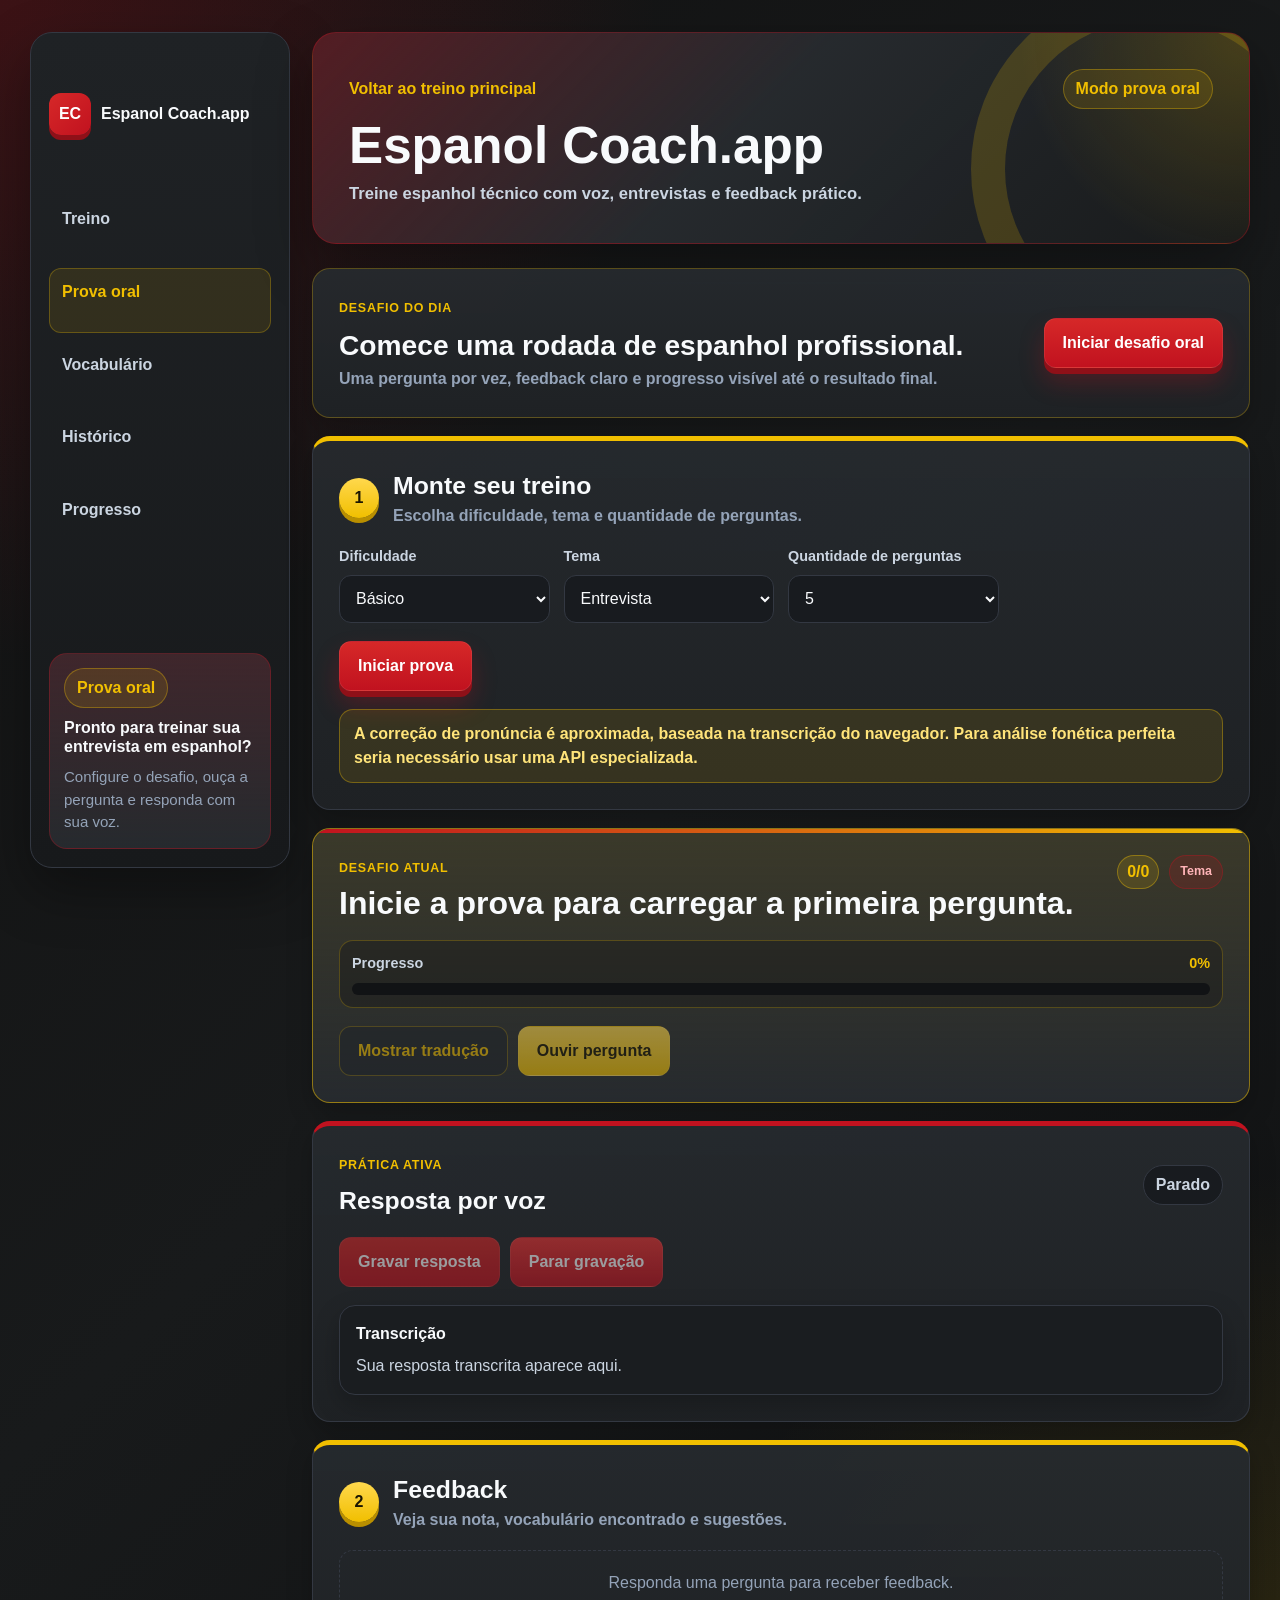
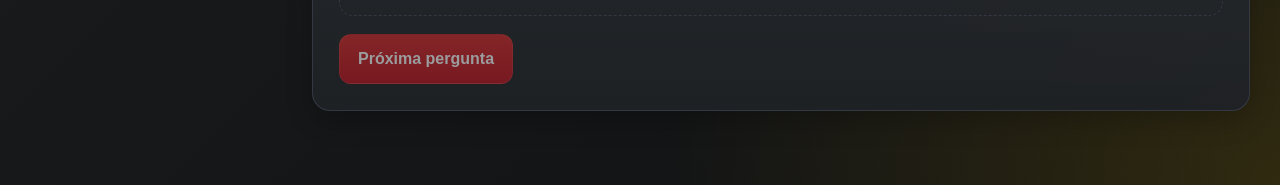
==== prova.html @ ca01409b "Primeiro commit, estrutura basica do app - versao 1" ====
<!DOCTYPE html>
<html lang="pt-BR">
<head>
  <meta charset="UTF-8">
  <meta name="viewport" content="width=device-width, initial-scale=1.0">
  <title>Prova oral - Espanol Coach.app</title>
  <link rel="stylesheet" href="css/style.css">
  <link rel="stylesheet" href="css/prova.css">
</head>
<body>
  <main class="page oral-page">
    <aside class="coach-sidebar" aria-label="Navega&ccedil;&atilde;o do treino">
      <a class="brand-lockup" href="index.html" aria-label="Espanol Coach.app">
        <span class="brand-mark">EC</span>
        <span>Espanol Coach.app</span>
      </a>
      <nav class="coach-nav">
        <a href="index.html">Treino</a>
        <a class="active" href="prova.html">Prova oral</a>
        <a href="#questionArea">Vocabul&aacute;rio</a>
        <a href="#resultArea">Hist&oacute;rico</a>
        <a href="#feedbackArea">Progresso</a>
      </nav>
      <div class="sidebar-card">
        <span class="mode-badge">Prova oral</span>
        <strong>Pronto para treinar sua entrevista em espanhol?</strong>
        <p>Configure o desafio, ou&ccedil;a a pergunta e responda com sua voz.</p>
      </div>
    </aside>

    <div class="coach-workspace">
      <header class="app-header">
        <div class="header-topline">
          <a class="back-link" href="index.html">Voltar ao treino principal</a>
          <span class="mode-badge">Modo prova oral</span>
        </div>
        <h1>Espanol Coach.app</h1>
        <p class="intro">Treine espanhol t&eacute;cnico com voz, entrevistas e feedback pr&aacute;tico.</p>
      </header>

      <section class="challenge-banner panel" aria-label="Convite para treinar">
        <div>
          <span class="section-label">Desafio do dia</span>
          <h2>Comece uma rodada de espanhol profissional.</h2>
          <p>Uma pergunta por vez, feedback claro e progresso vis&iacute;vel at&eacute; o resultado final.</p>
        </div>
        <a class="button-link" href="#startExamButton">Iniciar desafio oral</a>
      </section>

      <section class="exam-config panel" aria-label="Configura&ccedil;&atilde;o da prova oral">
        <div class="panel-title">
          <span class="step-badge">1</span>
          <div>
            <h2>Monte seu treino</h2>
            <p>Escolha dificuldade, tema e quantidade de perguntas.</p>
          </div>
        </div>

        <div class="config-grid">
          <div>
            <label for="examDifficulty">Dificuldade</label>
            <select id="examDifficulty">
              <option value="basico">B&aacute;sico</option>
              <option value="intermediario">Intermedi&aacute;rio</option>
              <option value="avancado">Avan&ccedil;ado</option>
            </select>
          </div>
          <div>
            <label for="examTheme">Tema</label>
            <select id="examTheme">
              <option value="entrevista">Entrevista</option>
              <option value="suporte">Suporte t&eacute;cnico</option>
              <option value="desenvolvimento">Desenvolvimento web</option>
              <option value="financeiro">Sistema financeiro</option>
              <option value="fiserv">Fintech / Fiserv</option>
              <option value="reuniao">Reuni&atilde;o</option>
              <option value="comunicacao">Comunica&ccedil;&atilde;o profissional</option>
              <option value="misturado">Misturado</option>
            </select>
          </div>
          <div>
            <label for="examCount">Quantidade de perguntas</label>
            <select id="examCount">
              <option value="5">5</option>
              <option value="10">10</option>
              <option value="15">15</option>
              <option value="20">20</option>
            </select>
          </div>
        </div>

        <div class="actions">
          <button id="startExamButton" type="button">Iniciar prova</button>
        </div>

        <p class="notice">A corre&ccedil;&atilde;o de pron&uacute;ncia &eacute; aproximada, baseada na transcri&ccedil;&atilde;o do navegador. Para an&aacute;lise fon&eacute;tica perfeita seria necess&aacute;rio usar uma API especializada.</p>
        <p id="supportWarning" class="message" role="status"></p>
      </section>

      <section id="questionArea" class="question-area panel" aria-live="polite">
        <div class="question-header">
          <div>
            <span class="section-label">Desafio atual</span>
            <h2 id="questionText">Inicie a prova para carregar a primeira pergunta.</h2>
          </div>
          <div class="question-badges">
            <span id="questionCounter" class="badge">0/0</span>
            <span id="questionTheme" class="tag">Tema</span>
          </div>
        </div>
        <div class="exam-progress" aria-label="Progresso da prova">
          <div class="progress-meta">
            <span>Progresso</span>
            <strong id="examProgressText">0%</strong>
          </div>
          <div class="progress-track">
            <span id="examProgressBar" class="progress-fill"></span>
          </div>
        </div>
        <div id="translationBox" class="translation-box"></div>
        <div class="actions">
          <button id="toggleTranslationButton" class="button-light" type="button" disabled>Mostrar tradu&ccedil;&atilde;o</button>
          <button id="listenQuestionButton" class="button-secondary" type="button" disabled>Ouvir pergunta</button>
        </div>
      </section>

      <section class="record-panel panel">
        <div class="record-header">
          <div>
            <span class="section-label">Pr&aacute;tica ativa</span>
            <h2>Resposta por voz</h2>
          </div>
          <span id="recordingStatus" class="recording-status">Parado</span>
        </div>
        <div class="actions">
          <button id="recordButton" class="record-button" type="button" disabled>Gravar resposta</button>
          <button id="stopRecordButton" class="button-accent" type="button" disabled>Parar grava&ccedil;&atilde;o</button>
        </div>
        <div class="transcript-card">
          <h3>Transcri&ccedil;&atilde;o</h3>
          <p id="transcriptText">Sua resposta transcrita aparece aqui.</p>
        </div>
      </section>

      <section id="feedbackArea" class="feedback-area panel">
        <div class="panel-title">
          <span class="step-badge">2</span>
          <div>
            <h2>Feedback</h2>
            <p>Veja sua nota, vocabul&aacute;rio encontrado e sugest&otilde;es.</p>
          </div>
        </div>
        <div id="feedbackContent" class="feedback-content empty-state">Responda uma pergunta para receber feedback.</div>
        <div class="actions">
          <button id="nextQuestionButton" type="button" disabled>Pr&oacute;xima pergunta</button>
        </div>
      </section>

      <section id="resultArea" class="result-area panel">
        <div class="panel-title">
          <span class="step-badge">3</span>
          <div>
            <h2>Resultado final</h2>
            <p>Resumo da sua sess&atilde;o de treino.</p>
          </div>
        </div>
        <div id="resultContent" class="empty-state">O resultado aparece ao terminar a prova.</div>
      </section>
    </div>
  </main>

  <script>
    window.__spanishOralExamModuleLoaded = false;
    window.addEventListener("error", function (event) {
      if (event.target && event.target.src && event.target.src.includes("js/prova.js")) {
        loadOralExamFallback();
      }
    }, true);

    function loadOralExamFallback() {
      if (window.__spanishOralExamFallbackLoading || window.__spanishOralExamModuleLoaded) {
        return;
      }

      window.__spanishOralExamFallbackLoading = true;
      var script = document.createElement("script");
      script.src = "js/prova.bundle.js";
      document.body.appendChild(script);
    }

    setTimeout(function () {
      if (!window.__spanishOralExamModuleLoaded) {
        loadOralExamFallback();
      }
    }, 800);
  </script>
  <script type="module" src="js/prova.js"></script>
</body>
</html>
---- css/style.css ----
:root {
  --bg: #121212;
  --surface: #1f2225;
  --surface-2: #262a2e;
  --surface-3: #181a1b;
  --player: #202429;
  --text: #f8fafc;
  --muted: #cbd5e1;
  --muted-2: #94a3b8;
  --primary: #c1121f;
  --primary-dark: #8f1018;
  --primary-hover: #d62828;
  --accent: #f1bf00;
  --accent-soft: rgba(241, 191, 0, 0.14);
  --success: #2e7d32;
  --border: #333842;
  --shadow: 0 22px 54px rgba(0, 0, 0, 0.34);
  --shadow-soft: 0 10px 26px rgba(0, 0, 0, 0.22);
  --radius: 18px;
}

* {
  box-sizing: border-box;
}

html {
  scroll-behavior: smooth;
}

body {
  margin: 0;
  min-height: 100vh;
  background:
    radial-gradient(circle at top left, rgba(193, 18, 31, 0.24), transparent 30%),
    radial-gradient(circle at bottom right, rgba(241, 191, 0, 0.14), transparent 28%),
    linear-gradient(135deg, #121212, #181a1b 48%, #101112);
  color: var(--text);
  font-family: Arial, Helvetica, sans-serif;
  line-height: 1.5;
}

.page {
  width: min(1220px, calc(100% - 32px));
  margin: 0 auto;
  padding: 32px 0 56px;
}

header {
  display: grid;
  gap: 10px;
  margin-bottom: 24px;
}

h1,
h2,
h3,
p {
  margin: 0;
}

h1 {
  max-width: 900px;
  color: var(--text);
  font-size: clamp(2rem, 4vw, 3.45rem);
  line-height: 1.04;
  letter-spacing: 0;
}

h2,
h3 {
  color: var(--text);
}

.intro {
  max-width: 820px;
  color: var(--muted);
  font-size: 1.04rem;
}

.panel {
  position: relative;
  overflow: hidden;
  background: linear-gradient(180deg, rgba(38, 42, 46, 0.96), rgba(31, 34, 37, 0.98));
  border: 1px solid var(--border);
  border-radius: var(--radius);
  box-shadow: var(--shadow-soft);
}

.config-panel {
  display: grid;
  gap: 16px;
  padding: 22px;
  margin-bottom: 18px;
}

.config-grid {
  display: grid;
  grid-template-columns: repeat(4, minmax(160px, 1fr));
  gap: 14px;
  align-items: end;
}

.voice-grid {
  display: grid;
  grid-template-columns: minmax(220px, 1fr) minmax(180px, 260px) minmax(180px, 260px);
  gap: 14px;
  align-items: end;
}

label {
  display: block;
  margin-bottom: 7px;
  color: var(--muted);
  font-size: 0.9rem;
  font-weight: 800;
}

select,
textarea,
input[type="text"] {
  width: 100%;
  min-height: 48px;
  border: 1px solid var(--border);
  border-radius: 12px;
  background: #181b1f;
  color: var(--text);
  font: inherit;
  padding: 10px 12px;
  outline: none;
  transition: border-color 0.18s ease, box-shadow 0.18s ease, background 0.18s ease;
}

textarea {
  min-height: 86px;
  resize: vertical;
}

select:focus,
textarea:focus,
input[type="text"]:focus,
input[type="range"]:focus-visible,
button:focus-visible,
.button-link:focus-visible {
  outline: none;
  border-color: var(--accent);
  box-shadow: 0 0 0 4px rgba(241, 191, 0, 0.16);
}

.range-line {
  display: flex;
  align-items: center;
  gap: 12px;
}

input[type="range"] {
  width: 100%;
  accent-color: var(--accent);
}

.pill-value {
  min-width: 3.2rem;
  border: 1px solid rgba(241, 191, 0, 0.32);
  border-radius: 999px;
  background: var(--accent-soft);
  color: var(--accent);
  font-weight: 800;
  text-align: center;
  padding: 5px 8px;
}

.actions,
.card-actions,
.history-list {
  display: flex;
  flex-wrap: wrap;
  gap: 10px;
}

button,
.button-link {
  display: inline-flex;
  align-items: center;
  justify-content: center;
  min-height: 48px;
  border: 1px solid rgba(255, 255, 255, 0.08);
  border-radius: 12px;
  color: #fff;
  background: linear-gradient(180deg, var(--primary-hover), var(--primary));
  font: inherit;
  font-weight: 900;
  padding: 12px 18px;
  cursor: pointer;
  text-decoration: none;
  box-shadow: 0 6px 0 var(--primary-dark), 0 14px 24px rgba(193, 18, 31, 0.28);
  transition: transform 0.16s ease, background 0.16s ease, box-shadow 0.16s ease, border-color 0.16s ease;
}

button:hover,
.button-link:hover {
  background: linear-gradient(180deg, #ef3434, var(--primary-hover));
  box-shadow: 0 4px 0 var(--primary-dark), 0 12px 24px rgba(193, 18, 31, 0.32);
  transform: translateY(2px);
}

button:active,
.button-link:active {
  transform: translateY(5px);
  box-shadow: 0 1px 0 var(--primary-dark), 0 8px 18px rgba(193, 18, 31, 0.24);
}

.button-secondary {
  color: #1b1602;
  background: linear-gradient(180deg, #ffd84d, var(--accent));
  box-shadow: 0 6px 0 #b98f00, 0 14px 24px rgba(241, 191, 0, 0.18);
}

.button-secondary:hover {
  background: linear-gradient(180deg, #ffe47a, #dcae00);
  box-shadow: 0 4px 0 #9f7b00, 0 12px 20px rgba(241, 191, 0, 0.2);
}

.button-accent {
  background: linear-gradient(180deg, #ef3434, var(--primary));
}

.button-light,
.history-button {
  border: 1px solid rgba(241, 191, 0, 0.38);
  color: var(--accent);
  background: #202429;
  box-shadow: none;
}

.button-light:hover,
.history-button:hover {
  color: #ffe47a;
  background: #2a2f35;
  box-shadow: none;
}

.notice {
  border: 1px solid rgba(241, 191, 0, 0.35);
  border-radius: 14px;
  background: rgba(241, 191, 0, 0.11);
  color: #ffe47a;
  padding: 12px 14px;
  font-weight: 800;
}

.message {
  display: none;
  margin: 14px 0;
  border: 1px solid rgba(241, 191, 0, 0.42);
  border-radius: 14px;
  background: rgba(241, 191, 0, 0.12);
  color: #ffe47a;
  padding: 12px 14px;
  font-weight: 800;
}

.message.show {
  display: block;
}

.section-heading {
  display: flex;
  align-items: end;
  justify-content: space-between;
  gap: 12px;
  margin: 24px 0 12px;
}

.section-heading h2 {
  font-size: clamp(1.22rem, 2vw, 1.65rem);
}

.hint {
  color: var(--muted-2);
  font-size: 0.94rem;
}

.global-player-wrap {
  display: none;
  margin: 12px 0 14px;
}

.global-player-wrap.show {
  display: block;
}

.training-grid {
  display: grid;
  grid-template-columns: repeat(2, minmax(0, 1fr));
  gap: 14px;
}

.training-card {
  display: grid;
  gap: 13px;
  padding: 18px;
}

.card-top {
  display: flex;
  align-items: center;
  justify-content: space-between;
  gap: 12px;
}

.badge {
  display: inline-flex;
  align-items: center;
  justify-content: center;
  min-width: 42px;
  min-height: 34px;
  border: 1px solid rgba(241, 191, 0, 0.38);
  border-radius: 999px;
  background: rgba(241, 191, 0, 0.14);
  color: var(--accent);
  font-weight: 900;
}

.tag {
  border: 1px solid rgba(193, 18, 31, 0.36);
  border-radius: 999px;
  background: rgba(193, 18, 31, 0.18);
  color: #ffb4b8;
  font-size: 0.78rem;
  font-weight: 900;
  padding: 6px 10px;
}

.main-text {
  color: var(--text);
  font-size: 1.14rem;
  font-weight: 900;
}

.secondary-text,
.answer-text {
  color: var(--muted);
  font-size: 0.98rem;
}

.answer-box {
  display: none;
  border: 1px solid rgba(241, 191, 0, 0.32);
  border-left: 4px solid var(--accent);
  border-radius: 14px;
  background: rgba(241, 191, 0, 0.1);
  padding: 10px 12px;
}

.answer-box.show {
  display: block;
}

.audio-player {
  display: grid;
  gap: 11px;
  border: 1px solid var(--border);
  border-radius: 14px;
  background: var(--player);
  padding: 12px;
}

.audio-player.is-playing {
  border-color: rgba(46, 125, 50, 0.55);
  box-shadow: 0 0 0 4px rgba(46, 125, 50, 0.12);
}

.player-top,
.player-bottom {
  display: flex;
  align-items: center;
  justify-content: space-between;
  gap: 10px;
}

.player-buttons,
.volume-control {
  display: flex;
  align-items: center;
  gap: 8px;
}

.player-button {
  display: inline-flex;
  align-items: center;
  justify-content: center;
  width: 36px;
  min-width: 36px;
  height: 36px;
  min-height: 36px;
  padding: 0;
  border: 1px solid var(--border);
  border-radius: 10px;
  background: #181b1f;
  color: var(--muted);
  font-size: 0.9rem;
  line-height: 1;
  box-shadow: none;
}

.player-button:hover {
  background: #2a2f35;
  color: var(--text);
  box-shadow: none;
}

.player-button.play {
  border-color: rgba(46, 125, 50, 0.38);
  color: #77d879;
}

.player-button.stop {
  border-color: rgba(193, 18, 31, 0.38);
  color: #ff8a90;
}

.status {
  border-radius: 999px;
  background: #181b1f;
  color: var(--muted-2);
  font-size: 0.84rem;
  font-weight: 900;
  padding: 6px 10px;
}

.status.playing {
  background: rgba(46, 125, 50, 0.16);
  color: #77d879;
}

.progress-row {
  display: grid;
  grid-template-columns: 1fr auto;
  gap: 10px;
  align-items: center;
}

.progress-container {
  height: 10px;
  overflow: hidden;
  border-radius: 999px;
  background: #111315;
}

.progress-bar {
  width: 0%;
  height: 100%;
  border-radius: inherit;
  background: linear-gradient(90deg, var(--primary), var(--accent));
  transition: width 0.12s linear;
}

.time-label {
  min-width: 86px;
  color: var(--muted-2);
  font-size: 0.86rem;
  font-variant-numeric: tabular-nums;
  text-align: right;
}

.volume-control label {
  margin: 0;
  color: var(--muted);
  font-size: 0.84rem;
}

.volume-control input {
  width: 96px;
}

.current-phrase {
  min-height: 1.35rem;
  color: var(--muted);
  font-size: 0.94rem;
  font-weight: 800;
}

.history-panel {
  display: none;
  padding: 16px;
  margin-top: 18px;
}

.history-panel.show {
  display: grid;
  gap: 12px;
}

.history-button {
  text-align: left;
}

.empty-state {
  border: 1px dashed var(--border);
  border-radius: 14px;
  padding: 20px;
  color: var(--muted-2);
  text-align: center;
}

@media (max-width: 900px) {
  .config-grid,
  .voice-grid,
  .training-grid {
    grid-template-columns: 1fr;
  }
}

@media (max-width: 700px) {
  .page {
    width: min(100% - 22px, 1220px);
    padding-top: 20px;
  }

  .section-heading,
  .player-top,
  .player-bottom {
    align-items: start;
    flex-direction: column;
  }

  .actions > button,
  .actions > .button-link,
  .card-actions > button,
  .history-button {
    width: 100%;
  }

  .progress-row {
    grid-template-columns: 1fr;
  }

  .time-label {
    text-align: left;
  }

  .volume-control,
  .volume-control input {
    width: 100%;
  }
}
---- css/prova.css ----
.oral-page {
  display: grid;
  grid-template-columns: 260px minmax(0, 1fr);
  gap: 22px;
  align-items: start;
  max-width: 1240px;
}

.coach-sidebar {
  position: sticky;
  top: 22px;
  display: grid;
  gap: 18px;
  min-height: calc(100vh - 64px);
  border: 1px solid var(--border);
  border-radius: 22px;
  background: linear-gradient(180deg, #1f2225, #17191b);
  box-shadow: var(--shadow);
  padding: 18px;
}

.brand-lockup {
  display: flex;
  align-items: center;
  gap: 10px;
  color: var(--text);
  font-weight: 900;
  text-decoration: none;
}

.brand-mark {
  display: inline-flex;
  align-items: center;
  justify-content: center;
  width: 42px;
  height: 42px;
  border-radius: 12px;
  background: linear-gradient(135deg, var(--primary-hover), var(--primary));
  color: #fff;
  box-shadow: 0 5px 0 var(--primary-dark);
}

.coach-nav {
  display: grid;
  gap: 8px;
}

.coach-nav a {
  border: 1px solid transparent;
  border-radius: 12px;
  color: var(--muted);
  font-weight: 800;
  padding: 11px 12px;
  text-decoration: none;
  transition: background 0.16s ease, border-color 0.16s ease, color 0.16s ease;
}

.coach-nav a:hover,
.coach-nav a.active {
  border-color: rgba(241, 191, 0, 0.28);
  background: rgba(241, 191, 0, 0.1);
  color: var(--accent);
}

.sidebar-card {
  align-self: end;
  display: grid;
  gap: 10px;
  border: 1px solid rgba(193, 18, 31, 0.32);
  border-radius: 18px;
  background:
    linear-gradient(180deg, rgba(193, 18, 31, 0.16), rgba(38, 42, 46, 0.98)),
    var(--surface-2);
  padding: 14px;
}

.sidebar-card strong {
  color: var(--text);
  line-height: 1.2;
}

.sidebar-card p {
  color: var(--muted-2);
  font-size: 0.94rem;
}

.coach-workspace {
  min-width: 0;
}

.app-header {
  position: relative;
  overflow: hidden;
  border: 1px solid rgba(193, 18, 31, 0.36);
  border-radius: 24px;
  background:
    radial-gradient(circle at top right, rgba(241, 191, 0, 0.2), transparent 24%),
    linear-gradient(135deg, rgba(193, 18, 31, 0.32), rgba(38, 42, 46, 0.94) 46%, rgba(24, 26, 27, 0.98)),
    var(--surface);
  box-shadow: var(--shadow);
  color: var(--text);
  padding: clamp(22px, 4vw, 36px);
}

.app-header::after {
  position: absolute;
  right: -90px;
  bottom: -110px;
  width: 300px;
  height: 300px;
  border: 34px solid rgba(241, 191, 0, 0.18);
  border-radius: 50%;
  content: "";
}

.app-header h1,
.app-header .intro,
.header-topline {
  position: relative;
  z-index: 1;
}

.app-header h1 {
  color: var(--text);
}

.app-header .intro {
  color: var(--muted);
  font-weight: 800;
}

.header-topline {
  display: flex;
  flex-wrap: wrap;
  align-items: center;
  justify-content: space-between;
  gap: 12px;
}

.back-link {
  width: fit-content;
  color: var(--accent);
  font-weight: 900;
  text-decoration: none;
}

.back-link:hover {
  color: #ffe47a;
  text-decoration: underline;
}

.mode-badge,
.step-badge,
.section-label {
  display: inline-flex;
  align-items: center;
  justify-content: center;
  width: fit-content;
  border-radius: 999px;
  font-weight: 900;
}

.mode-badge {
  border: 1px solid rgba(241, 191, 0, 0.34);
  background: rgba(241, 191, 0, 0.12);
  color: var(--accent);
  padding: 7px 12px;
}

.step-badge {
  width: 40px;
  height: 40px;
  flex: 0 0 auto;
  background: linear-gradient(180deg, #ffd84d, var(--accent));
  color: #1b1602;
  box-shadow: 0 5px 0 #b98f00;
}

.section-label {
  margin-bottom: 7px;
  color: var(--accent);
  font-size: 0.78rem;
  letter-spacing: 0.06em;
  text-transform: uppercase;
}

.challenge-banner,
.exam-config,
.question-area,
.record-panel,
.feedback-area,
.result-area {
  display: grid;
  gap: 18px;
  padding: clamp(18px, 3vw, 26px);
  margin-bottom: 18px;
}

.challenge-banner {
  grid-template-columns: minmax(0, 1fr) auto;
  align-items: center;
  border-color: rgba(241, 191, 0, 0.28);
}

.challenge-banner h2 {
  font-size: clamp(1.2rem, 2.2vw, 1.8rem);
}

.challenge-banner p,
.panel-title p {
  color: var(--muted-2);
  font-weight: 700;
}

.exam-config {
  border-top: 5px solid var(--accent);
}

.question-area {
  border: 1px solid rgba(241, 191, 0, 0.5);
  background:
    linear-gradient(180deg, rgba(241, 191, 0, 0.1), rgba(38, 42, 46, 0.98)),
    var(--surface-2);
}

.question-area::before {
  position: absolute;
  inset: 0 0 auto;
  height: 4px;
  background: linear-gradient(90deg, var(--primary), var(--accent));
  content: "";
}

.record-panel {
  border-top: 5px solid var(--primary);
}

.feedback-area {
  border-top: 5px solid var(--accent);
}

.panel-title,
.question-header,
.record-header {
  display: flex;
  align-items: center;
  justify-content: space-between;
  gap: 14px;
}

.panel-title {
  justify-content: start;
}

.panel-title h2,
.record-header h2,
.feedback-area h2,
.result-area h2 {
  font-size: clamp(1.18rem, 2vw, 1.55rem);
}

.question-header {
  align-items: start;
}

.question-badges {
  display: flex;
  flex-wrap: wrap;
  justify-content: flex-end;
  gap: 10px;
}

.question-area h2 {
  font-size: clamp(1.35rem, 2.5vw, 2.05rem);
  line-height: 1.18;
}

.exam-progress {
  display: grid;
  gap: 8px;
  border: 1px solid rgba(241, 191, 0, 0.24);
  border-radius: 14px;
  background: rgba(18, 18, 18, 0.3);
  padding: 12px;
}

.progress-meta {
  display: flex;
  align-items: center;
  justify-content: space-between;
  color: var(--muted);
  font-size: 0.9rem;
  font-weight: 900;
}

.progress-meta strong {
  color: var(--accent);
}

.progress-track {
  height: 12px;
  overflow: hidden;
  border-radius: 999px;
  background: #111315;
}

.progress-fill {
  display: block;
  width: 0%;
  height: 100%;
  border-radius: inherit;
  background: linear-gradient(90deg, var(--primary), var(--accent));
  transition: width 0.22s ease;
}

.translation-box {
  display: none;
  border: 1px solid rgba(241, 191, 0, 0.34);
  border-left: 5px solid var(--accent);
  border-radius: 14px;
  background: rgba(241, 191, 0, 0.11);
  color: #ffe47a;
  padding: 14px 16px;
  font-weight: 900;
}

.translation-box.show {
  display: block;
}

.record-button {
  background: linear-gradient(180deg, var(--primary-hover), var(--primary));
}

.recording-status {
  border: 1px solid var(--border);
  border-radius: 999px;
  background: #181b1f;
  color: var(--muted);
  font-weight: 900;
  padding: 7px 12px;
}

.recording-status.is-recording {
  background: rgba(193, 18, 31, 0.16);
  color: #ffb4b8;
  border-color: rgba(193, 18, 31, 0.45);
  box-shadow: 0 0 0 5px rgba(193, 18, 31, 0.12);
}

.transcript-card,
.feedback-block,
.score-card {
  border: 1px solid var(--border);
  border-radius: 16px;
  background: #1a1d20;
  padding: 16px;
  box-shadow: var(--shadow-soft);
}

.transcript-card {
  display: grid;
  gap: 8px;
}

.transcript-card h3,
.feedback-block h3 {
  margin: 0;
  color: var(--text);
  font-size: 1rem;
}

.transcript-card p,
.feedback-block p {
  color: var(--muted);
}

.feedback-content {
  display: grid;
  gap: 14px;
}

.feedback-grid {
  display: grid;
  grid-template-columns: repeat(2, minmax(0, 1fr));
  gap: 14px;
}

.score-card {
  display: grid;
  gap: 8px;
  border-color: rgba(46, 125, 50, 0.42);
  background: linear-gradient(180deg, rgba(46, 125, 50, 0.18), #1a1d20);
}

.score-number {
  color: #77d879;
  font-size: clamp(2.4rem, 5vw, 4rem);
  font-weight: 900;
  line-height: 1;
}

.keyword-list {
  display: flex;
  flex-wrap: wrap;
  gap: 8px;
  padding: 0;
  margin: 0;
  list-style: none;
}

.keyword-list li {
  border: 1px solid rgba(46, 125, 50, 0.35);
  border-radius: 999px;
  background: rgba(46, 125, 50, 0.14);
  color: #77d879;
  font-weight: 900;
  padding: 7px 11px;
}

.keyword-list .missing {
  border-color: rgba(193, 18, 31, 0.4);
  background: rgba(193, 18, 31, 0.14);
  color: #ffb4b8;
}

.result-area {
  display: none;
}

.result-area.show {
  display: grid;
}

button:disabled {
  cursor: not-allowed;
  opacity: 0.55;
  transform: none;
  box-shadow: none;
}

@media (max-width: 980px) {
  .oral-page {
    grid-template-columns: 1fr;
  }

  .coach-sidebar {
    position: static;
    min-height: auto;
  }

  .coach-nav {
    grid-template-columns: repeat(5, minmax(0, 1fr));
  }

  .coach-nav a {
    text-align: center;
  }
}

@media (max-width: 760px) {
  .header-topline,
  .question-header,
  .record-header,
  .challenge-banner {
    align-items: start;
    grid-template-columns: 1fr;
    flex-direction: column;
  }

  .coach-nav {
    grid-template-columns: repeat(2, minmax(0, 1fr));
  }

  .question-badges {
    justify-content: flex-start;
  }

  .feedback-grid {
    grid-template-columns: 1fr;
  }
}
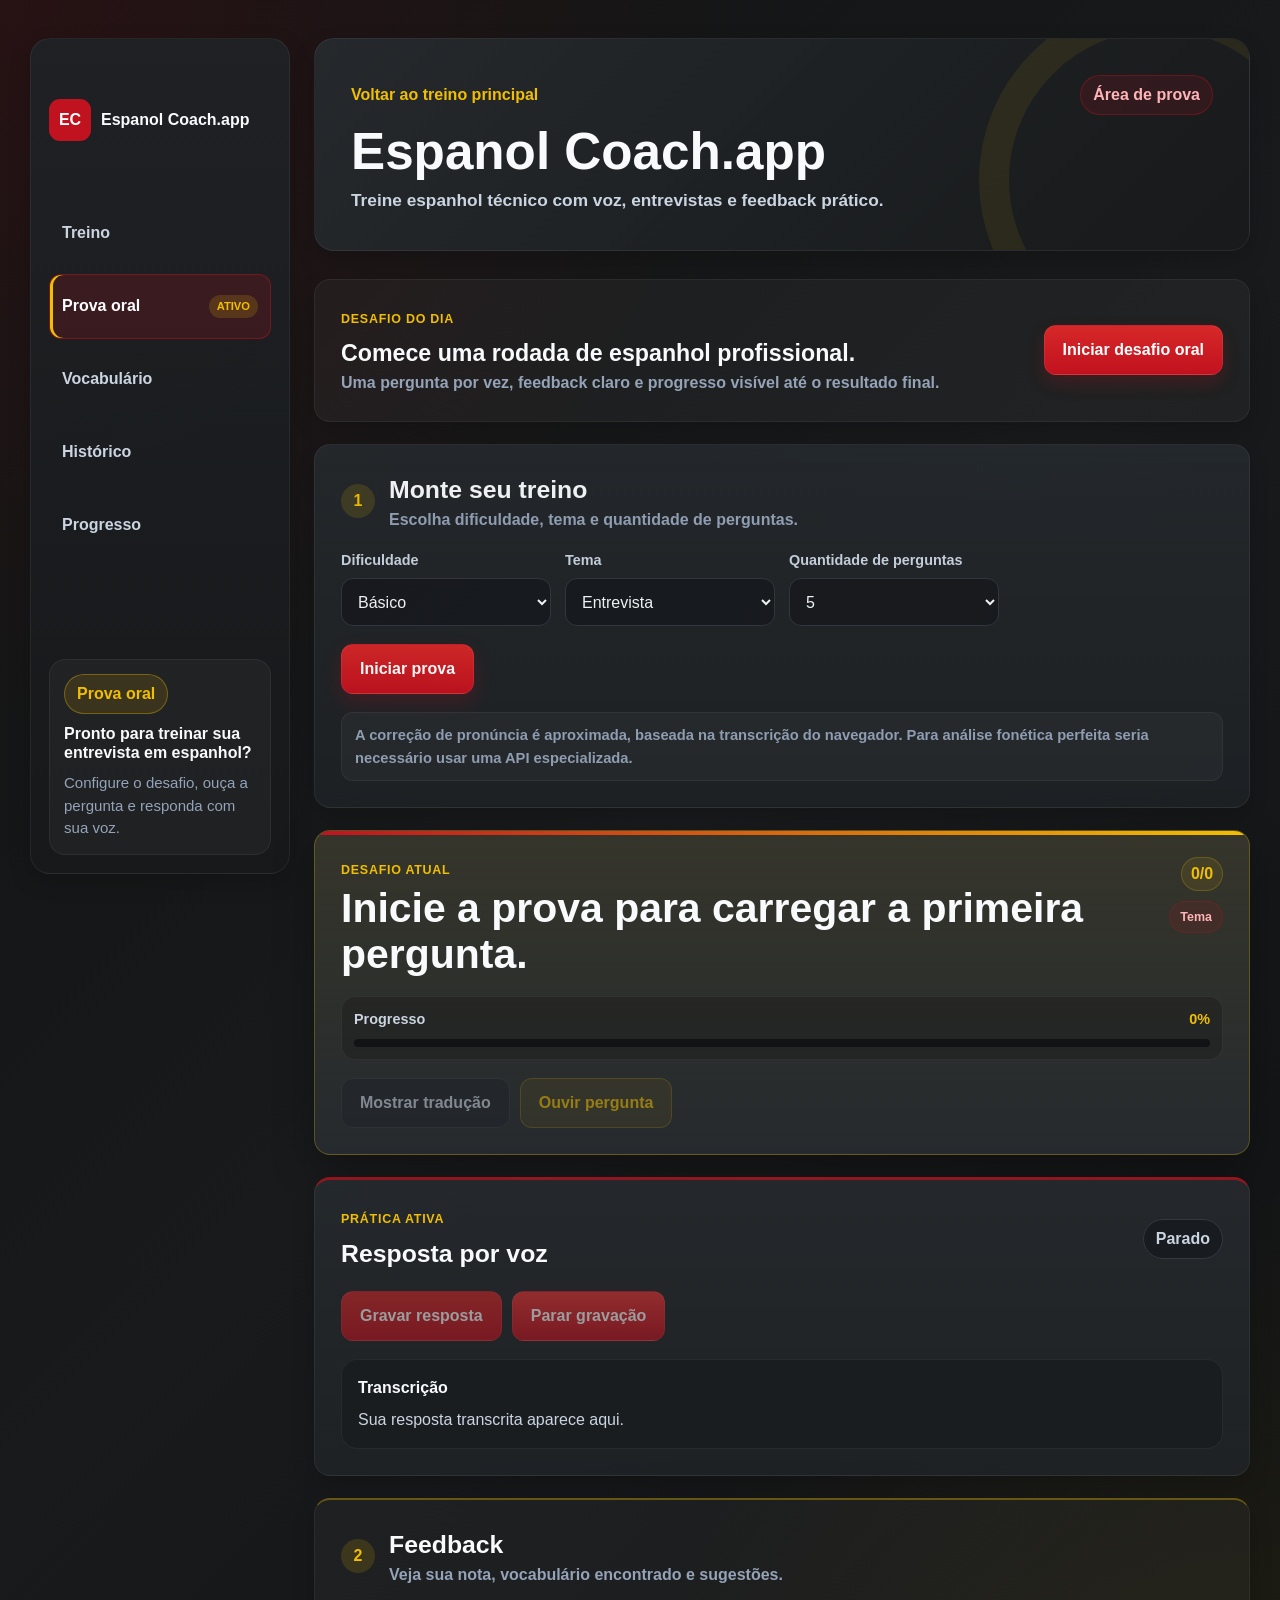
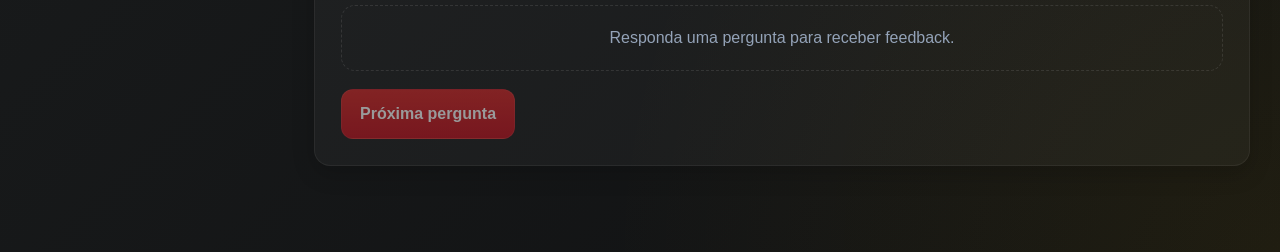
==== commit c6be8658: "reformulacao do design" ====
--- a/prova.html
+++ b/prova.html
@@ -16,7 +16,10 @@
       </a>
       <nav class="coach-nav">
         <a href="index.html">Treino</a>
-        <a class="active" href="prova.html">Prova oral</a>
+        <a class="active exam-nav-link" href="prova.html">
+          <span>Prova oral</span>
+          <small>ativo</small>
+        </a>
         <a href="#questionArea">Vocabul&aacute;rio</a>
         <a href="#resultArea">Hist&oacute;rico</a>
         <a href="#feedbackArea">Progresso</a>
@@ -32,7 +35,7 @@
       <header class="app-header">
         <div class="header-topline">
           <a class="back-link" href="index.html">Voltar ao treino principal</a>
-          <span class="mode-badge">Modo prova oral</span>
+          <span class="mode-badge exam-mode-badge">Área de prova</span>
         </div>
         <h1>Espanol Coach.app</h1>
         <p class="intro">Treine espanhol t&eacute;cnico com voz, entrevistas e feedback pr&aacute;tico.</p>
--- a/css/style.css
+++ b/css/style.css
@@ -14,9 +14,10 @@
   --accent-soft: rgba(241, 191, 0, 0.14);
   --success: #2e7d32;
   --border: #333842;
-  --shadow: 0 22px 54px rgba(0, 0, 0, 0.34);
-  --shadow-soft: 0 10px 26px rgba(0, 0, 0, 0.22);
-  --radius: 18px;
+  --border-subtle: rgba(255, 255, 255, 0.06);
+  --shadow: 0 18px 42px rgba(0, 0, 0, 0.28);
+  --shadow-soft: 0 8px 22px rgba(0, 0, 0, 0.18);
+  --radius: 16px;
 }
 
 * {
@@ -31,8 +32,8 @@
   margin: 0;
   min-height: 100vh;
   background:
-    radial-gradient(circle at top left, rgba(193, 18, 31, 0.24), transparent 30%),
-    radial-gradient(circle at bottom right, rgba(241, 191, 0, 0.14), transparent 28%),
+    radial-gradient(circle at top left, rgba(193, 18, 31, 0.12), transparent 32%),
+    radial-gradient(circle at bottom right, rgba(241, 191, 0, 0.07), transparent 30%),
     linear-gradient(135deg, #121212, #181a1b 48%, #101112);
   color: var(--text);
   font-family: Arial, Helvetica, sans-serif;
@@ -42,13 +43,13 @@
 .page {
   width: min(1220px, calc(100% - 32px));
   margin: 0 auto;
-  padding: 32px 0 56px;
+  padding: 38px 0 64px;
 }
 
 header {
   display: grid;
   gap: 10px;
-  margin-bottom: 24px;
+  margin-bottom: 28px;
 }
 
 h1,
@@ -61,7 +62,7 @@
 h1 {
   max-width: 900px;
   color: var(--text);
-  font-size: clamp(2rem, 4vw, 3.45rem);
+  font-size: clamp(2.25rem, 4vw, 3.5rem);
   line-height: 1.04;
   letter-spacing: 0;
 }
@@ -74,23 +75,55 @@
 .intro {
   max-width: 820px;
   color: var(--muted);
-  font-size: 1.04rem;
+  font-size: 1.08rem;
 }
 
 .panel {
   position: relative;
   overflow: hidden;
-  background: linear-gradient(180deg, rgba(38, 42, 46, 0.96), rgba(31, 34, 37, 0.98));
-  border: 1px solid var(--border);
+  background: linear-gradient(180deg, rgba(38, 42, 46, 0.92), rgba(31, 34, 37, 0.96));
+  border: 1px solid var(--border-subtle);
   border-radius: var(--radius);
   box-shadow: var(--shadow-soft);
 }
 
 .config-panel {
   display: grid;
+  gap: 20px;
+  padding: clamp(20px, 3vw, 28px);
+  margin-bottom: 26px;
+}
+
+.main-header {
+  max-width: 900px;
+}
+
+.panel-heading {
+  display: flex;
+  align-items: end;
+  justify-content: space-between;
   gap: 16px;
-  padding: 22px;
-  margin-bottom: 18px;
+  padding-bottom: 4px;
+}
+
+.panel-heading h2 {
+  font-size: clamp(1.35rem, 2vw, 1.8rem);
+}
+
+.panel-heading p {
+  max-width: 420px;
+  color: var(--muted-2);
+  font-weight: 700;
+}
+
+.eyebrow {
+  display: inline-flex;
+  margin-bottom: 6px;
+  color: var(--accent);
+  font-size: 0.78rem;
+  font-weight: 900;
+  letter-spacing: 0.06em;
+  text-transform: uppercase;
 }
 
 .config-grid {
@@ -182,7 +215,7 @@
   align-items: center;
   justify-content: center;
   min-height: 48px;
-  border: 1px solid rgba(255, 255, 255, 0.08);
+  border: 1px solid rgba(255, 255, 255, 0.07);
   border-radius: 12px;
   color: #fff;
   background: linear-gradient(180deg, var(--primary-hover), var(--primary));
@@ -191,69 +224,85 @@
   padding: 12px 18px;
   cursor: pointer;
   text-decoration: none;
-  box-shadow: 0 6px 0 var(--primary-dark), 0 14px 24px rgba(193, 18, 31, 0.28);
+  box-shadow: 0 8px 18px rgba(193, 18, 31, 0.22);
   transition: transform 0.16s ease, background 0.16s ease, box-shadow 0.16s ease, border-color 0.16s ease;
 }
 
 button:hover,
 .button-link:hover {
   background: linear-gradient(180deg, #ef3434, var(--primary-hover));
-  box-shadow: 0 4px 0 var(--primary-dark), 0 12px 24px rgba(193, 18, 31, 0.32);
-  transform: translateY(2px);
+  box-shadow: 0 10px 22px rgba(193, 18, 31, 0.28);
+  transform: translateY(-1px);
 }
 
 button:active,
 .button-link:active {
-  transform: translateY(5px);
-  box-shadow: 0 1px 0 var(--primary-dark), 0 8px 18px rgba(193, 18, 31, 0.24);
+  transform: translateY(0);
+  box-shadow: 0 6px 16px rgba(193, 18, 31, 0.2);
 }
 
 .button-secondary {
-  color: #1b1602;
-  background: linear-gradient(180deg, #ffd84d, var(--accent));
-  box-shadow: 0 6px 0 #b98f00, 0 14px 24px rgba(241, 191, 0, 0.18);
+  border-color: rgba(241, 191, 0, 0.28);
+  color: var(--accent);
+  background: rgba(241, 191, 0, 0.1);
+  box-shadow: none;
 }
 
 .button-secondary:hover {
-  background: linear-gradient(180deg, #ffe47a, #dcae00);
-  box-shadow: 0 4px 0 #9f7b00, 0 12px 20px rgba(241, 191, 0, 0.2);
+  color: #ffe47a;
+  background: rgba(241, 191, 0, 0.16);
+  box-shadow: none;
 }
 
 .button-accent {
   background: linear-gradient(180deg, #ef3434, var(--primary));
 }
 
+.button-tertiary {
+  border-color: var(--border);
+  color: var(--muted);
+  background: transparent;
+  box-shadow: none;
+}
+
+.button-tertiary:hover {
+  color: var(--text);
+  background: rgba(255, 255, 255, 0.05);
+  box-shadow: none;
+}
+
 .button-light,
 .history-button {
-  border: 1px solid rgba(241, 191, 0, 0.38);
-  color: var(--accent);
+  border: 1px solid var(--border);
+  color: var(--muted);
   background: #202429;
   box-shadow: none;
 }
 
 .button-light:hover,
 .history-button:hover {
-  color: #ffe47a;
+  color: var(--text);
   background: #2a2f35;
   box-shadow: none;
 }
 
 .notice {
-  border: 1px solid rgba(241, 191, 0, 0.35);
-  border-radius: 14px;
-  background: rgba(241, 191, 0, 0.11);
-  color: #ffe47a;
-  padding: 12px 14px;
-  font-weight: 800;
+  border: 1px solid var(--border-subtle);
+  border-radius: 12px;
+  background: rgba(255, 255, 255, 0.035);
+  color: var(--muted-2);
+  padding: 11px 13px;
+  font-size: 0.92rem;
+  font-weight: 700;
 }
 
 .message {
   display: none;
   margin: 14px 0;
-  border: 1px solid rgba(241, 191, 0, 0.42);
+  border: 1px solid rgba(241, 191, 0, 0.24);
   border-radius: 14px;
-  background: rgba(241, 191, 0, 0.12);
-  color: #ffe47a;
+  background: rgba(241, 191, 0, 0.08);
+  color: var(--muted);
   padding: 12px 14px;
   font-weight: 800;
 }
@@ -267,7 +316,7 @@
   align-items: end;
   justify-content: space-between;
   gap: 12px;
-  margin: 24px 0 12px;
+  margin: 30px 0 14px;
 }
 
 .section-heading h2 {
@@ -313,17 +362,17 @@
   justify-content: center;
   min-width: 42px;
   min-height: 34px;
-  border: 1px solid rgba(241, 191, 0, 0.38);
+  border: 1px solid rgba(241, 191, 0, 0.22);
   border-radius: 999px;
-  background: rgba(241, 191, 0, 0.14);
+  background: rgba(241, 191, 0, 0.09);
   color: var(--accent);
   font-weight: 900;
 }
 
 .tag {
-  border: 1px solid rgba(193, 18, 31, 0.36);
+  border: 1px solid rgba(193, 18, 31, 0.22);
   border-radius: 999px;
-  background: rgba(193, 18, 31, 0.18);
+  background: rgba(193, 18, 31, 0.12);
   color: #ffb4b8;
   font-size: 0.78rem;
   font-weight: 900;
@@ -482,7 +531,7 @@
 .history-panel {
   display: none;
   padding: 16px;
-  margin-top: 18px;
+  margin-top: 24px;
 }
 
 .history-panel.show {
@@ -495,11 +544,65 @@
 }
 
 .empty-state {
-  border: 1px dashed var(--border);
+  border: 1px dashed rgba(255, 255, 255, 0.1);
   border-radius: 14px;
   padding: 20px;
   color: var(--muted-2);
   text-align: center;
+}
+
+.feature-cta {
+  display: grid;
+  grid-template-columns: auto minmax(0, 1fr);
+  align-items: center;
+  gap: 14px;
+  width: min(520px, 100%);
+  border: 1px solid rgba(241, 191, 0, 0.26);
+  border-radius: 16px;
+  background:
+    linear-gradient(135deg, rgba(193, 18, 31, 0.24), rgba(241, 191, 0, 0.08)),
+    #202429;
+  color: var(--text);
+  padding: 16px;
+  text-decoration: none;
+  box-shadow: none;
+  transition: transform 0.16s ease, border-color 0.16s ease, background 0.16s ease;
+}
+
+.feature-cta:hover {
+  border-color: rgba(241, 191, 0, 0.44);
+  background:
+    linear-gradient(135deg, rgba(193, 18, 31, 0.32), rgba(241, 191, 0, 0.12)),
+    #23272c;
+  transform: translateY(-1px);
+}
+
+.feature-icon {
+  display: inline-flex;
+  align-items: center;
+  justify-content: center;
+  width: 44px;
+  height: 44px;
+  border-radius: 14px;
+  background: var(--primary);
+  color: #fff;
+  font-size: 1.3rem;
+}
+
+.feature-cta strong,
+.feature-cta small {
+  display: block;
+}
+
+.feature-cta strong {
+  font-size: 1.03rem;
+}
+
+.feature-cta small {
+  margin-top: 2px;
+  color: var(--muted);
+  font-size: 0.88rem;
+  font-weight: 700;
 }
 
 @media (max-width: 900px) {
@@ -517,6 +620,7 @@
   }
 
   .section-heading,
+  .panel-heading,
   .player-top,
   .player-bottom {
     align-items: start;
@@ -526,7 +630,8 @@
   .actions > button,
   .actions > .button-link,
   .card-actions > button,
-  .history-button {
+  .history-button,
+  .feature-cta {
     width: 100%;
   }
 
--- a/css/prova.css
+++ b/css/prova.css
@@ -1,7 +1,7 @@
 .oral-page {
   display: grid;
   grid-template-columns: 260px minmax(0, 1fr);
-  gap: 22px;
+  gap: 24px;
   align-items: start;
   max-width: 1240px;
 }
@@ -12,10 +12,10 @@
   display: grid;
   gap: 18px;
   min-height: calc(100vh - 64px);
-  border: 1px solid var(--border);
-  border-radius: 22px;
-  background: linear-gradient(180deg, #1f2225, #17191b);
-  box-shadow: var(--shadow);
+  border: 1px solid var(--border-subtle);
+  border-radius: 20px;
+  background: linear-gradient(180deg, rgba(31, 34, 37, 0.96), rgba(23, 25, 27, 0.98));
+  box-shadow: var(--shadow-soft);
   padding: 18px;
 }
 
@@ -34,10 +34,9 @@
   justify-content: center;
   width: 42px;
   height: 42px;
-  border-radius: 12px;
-  background: linear-gradient(135deg, var(--primary-hover), var(--primary));
+  border-radius: 11px;
+  background: var(--primary);
   color: #fff;
-  box-shadow: 0 5px 0 var(--primary-dark);
 }
 
 .coach-nav {
@@ -46,6 +45,10 @@
 }
 
 .coach-nav a {
+  display: flex;
+  align-items: center;
+  justify-content: space-between;
+  gap: 10px;
   border: 1px solid transparent;
   border-radius: 12px;
   color: var(--muted);
@@ -57,20 +60,41 @@
 
 .coach-nav a:hover,
 .coach-nav a.active {
-  border-color: rgba(241, 191, 0, 0.28);
-  background: rgba(241, 191, 0, 0.1);
-  color: var(--accent);
+  border-color: rgba(255, 255, 255, 0.08);
+  background: rgba(255, 255, 255, 0.045);
+  color: var(--accent);
+}
+
+.coach-nav a small {
+  color: inherit;
+  font-size: 0.7rem;
+  font-weight: 900;
+  opacity: 0.78;
+  text-transform: uppercase;
+}
+
+.coach-nav a.exam-nav-link.active {
+  border-color: rgba(193, 18, 31, 0.45);
+  background: rgba(193, 18, 31, 0.18);
+  color: #fff;
+  box-shadow: inset 3px 0 0 var(--accent);
+}
+
+.coach-nav a.exam-nav-link.active small {
+  border-radius: 999px;
+  background: rgba(241, 191, 0, 0.16);
+  color: var(--accent);
+  opacity: 1;
+  padding: 3px 8px;
 }
 
 .sidebar-card {
   align-self: end;
   display: grid;
   gap: 10px;
-  border: 1px solid rgba(193, 18, 31, 0.32);
-  border-radius: 18px;
-  background:
-    linear-gradient(180deg, rgba(193, 18, 31, 0.16), rgba(38, 42, 46, 0.98)),
-    var(--surface-2);
+  border: 1px solid var(--border-subtle);
+  border-radius: 16px;
+  background: rgba(255, 255, 255, 0.035);
   padding: 14px;
 }
 
@@ -91,13 +115,10 @@
 .app-header {
   position: relative;
   overflow: hidden;
-  border: 1px solid rgba(193, 18, 31, 0.36);
-  border-radius: 24px;
-  background:
-    radial-gradient(circle at top right, rgba(241, 191, 0, 0.2), transparent 24%),
-    linear-gradient(135deg, rgba(193, 18, 31, 0.32), rgba(38, 42, 46, 0.94) 46%, rgba(24, 26, 27, 0.98)),
-    var(--surface);
-  box-shadow: var(--shadow);
+  border: 1px solid var(--border-subtle);
+  border-radius: 20px;
+  background: linear-gradient(135deg, rgba(38, 42, 46, 0.94), rgba(24, 26, 27, 0.98));
+  box-shadow: var(--shadow-soft);
   color: var(--text);
   padding: clamp(22px, 4vw, 36px);
 }
@@ -108,7 +129,7 @@
   bottom: -110px;
   width: 300px;
   height: 300px;
-  border: 34px solid rgba(241, 191, 0, 0.18);
+  border: 30px solid rgba(241, 191, 0, 0.08);
   border-radius: 50%;
   content: "";
 }
@@ -167,13 +188,20 @@
   padding: 7px 12px;
 }
 
+.exam-mode-badge {
+  border-color: rgba(193, 18, 31, 0.38);
+  background: rgba(193, 18, 31, 0.14);
+  color: #ffb4b8;
+  box-shadow: none;
+}
+
 .step-badge {
-  width: 40px;
-  height: 40px;
+  width: 34px;
+  height: 34px;
   flex: 0 0 auto;
-  background: linear-gradient(180deg, #ffd84d, var(--accent));
-  color: #1b1602;
-  box-shadow: 0 5px 0 #b98f00;
+  background: rgba(241, 191, 0, 0.14);
+  color: var(--accent);
+  box-shadow: none;
 }
 
 .section-label {
@@ -193,17 +221,18 @@
   display: grid;
   gap: 18px;
   padding: clamp(18px, 3vw, 26px);
-  margin-bottom: 18px;
+  margin-bottom: 22px;
 }
 
 .challenge-banner {
   grid-template-columns: minmax(0, 1fr) auto;
   align-items: center;
-  border-color: rgba(241, 191, 0, 0.28);
+  border-color: var(--border-subtle);
+  background: rgba(255, 255, 255, 0.035);
 }
 
 .challenge-banner h2 {
-  font-size: clamp(1.2rem, 2.2vw, 1.8rem);
+  font-size: clamp(1.1rem, 2vw, 1.45rem);
 }
 
 .challenge-banner p,
@@ -213,14 +242,16 @@
 }
 
 .exam-config {
-  border-top: 5px solid var(--accent);
+  border-top: 1px solid var(--border-subtle);
+  opacity: 0.96;
 }
 
 .question-area {
-  border: 1px solid rgba(241, 191, 0, 0.5);
+  border: 1px solid rgba(241, 191, 0, 0.26);
   background:
-    linear-gradient(180deg, rgba(241, 191, 0, 0.1), rgba(38, 42, 46, 0.98)),
+    linear-gradient(180deg, rgba(241, 191, 0, 0.075), rgba(38, 42, 46, 0.98)),
     var(--surface-2);
+  box-shadow: var(--shadow);
 }
 
 .question-area::before {
@@ -232,11 +263,12 @@
 }
 
 .record-panel {
-  border-top: 5px solid var(--primary);
+  border-top: 3px solid rgba(193, 18, 31, 0.7);
 }
 
 .feedback-area {
-  border-top: 5px solid var(--accent);
+  border-top: 2px solid rgba(241, 191, 0, 0.35);
+  background: rgba(255, 255, 255, 0.035);
 }
 
 .panel-title,
@@ -271,16 +303,17 @@
 }
 
 .question-area h2 {
-  font-size: clamp(1.35rem, 2.5vw, 2.05rem);
-  line-height: 1.18;
+  max-width: 860px;
+  font-size: clamp(1.8rem, 3.2vw, 3rem);
+  line-height: 1.12;
 }
 
 .exam-progress {
   display: grid;
   gap: 8px;
-  border: 1px solid rgba(241, 191, 0, 0.24);
+  border: 1px solid var(--border-subtle);
   border-radius: 14px;
-  background: rgba(18, 18, 18, 0.3);
+  background: rgba(18, 18, 18, 0.26);
   padding: 12px;
 }
 
@@ -298,7 +331,7 @@
 }
 
 .progress-track {
-  height: 12px;
+  height: 8px;
   overflow: hidden;
   border-radius: 999px;
   background: #111315;
@@ -315,11 +348,11 @@
 
 .translation-box {
   display: none;
-  border: 1px solid rgba(241, 191, 0, 0.34);
-  border-left: 5px solid var(--accent);
+  border: 1px solid rgba(241, 191, 0, 0.22);
+  border-left: 3px solid var(--accent);
   border-radius: 14px;
-  background: rgba(241, 191, 0, 0.11);
-  color: #ffe47a;
+  background: rgba(241, 191, 0, 0.075);
+  color: var(--muted);
   padding: 14px 16px;
   font-weight: 900;
 }
@@ -345,17 +378,17 @@
   background: rgba(193, 18, 31, 0.16);
   color: #ffb4b8;
   border-color: rgba(193, 18, 31, 0.45);
-  box-shadow: 0 0 0 5px rgba(193, 18, 31, 0.12);
+  box-shadow: none;
 }
 
 .transcript-card,
 .feedback-block,
 .score-card {
-  border: 1px solid var(--border);
+  border: 1px solid var(--border-subtle);
   border-radius: 16px;
   background: #1a1d20;
   padding: 16px;
-  box-shadow: var(--shadow-soft);
+  box-shadow: none;
 }
 
 .transcript-card {
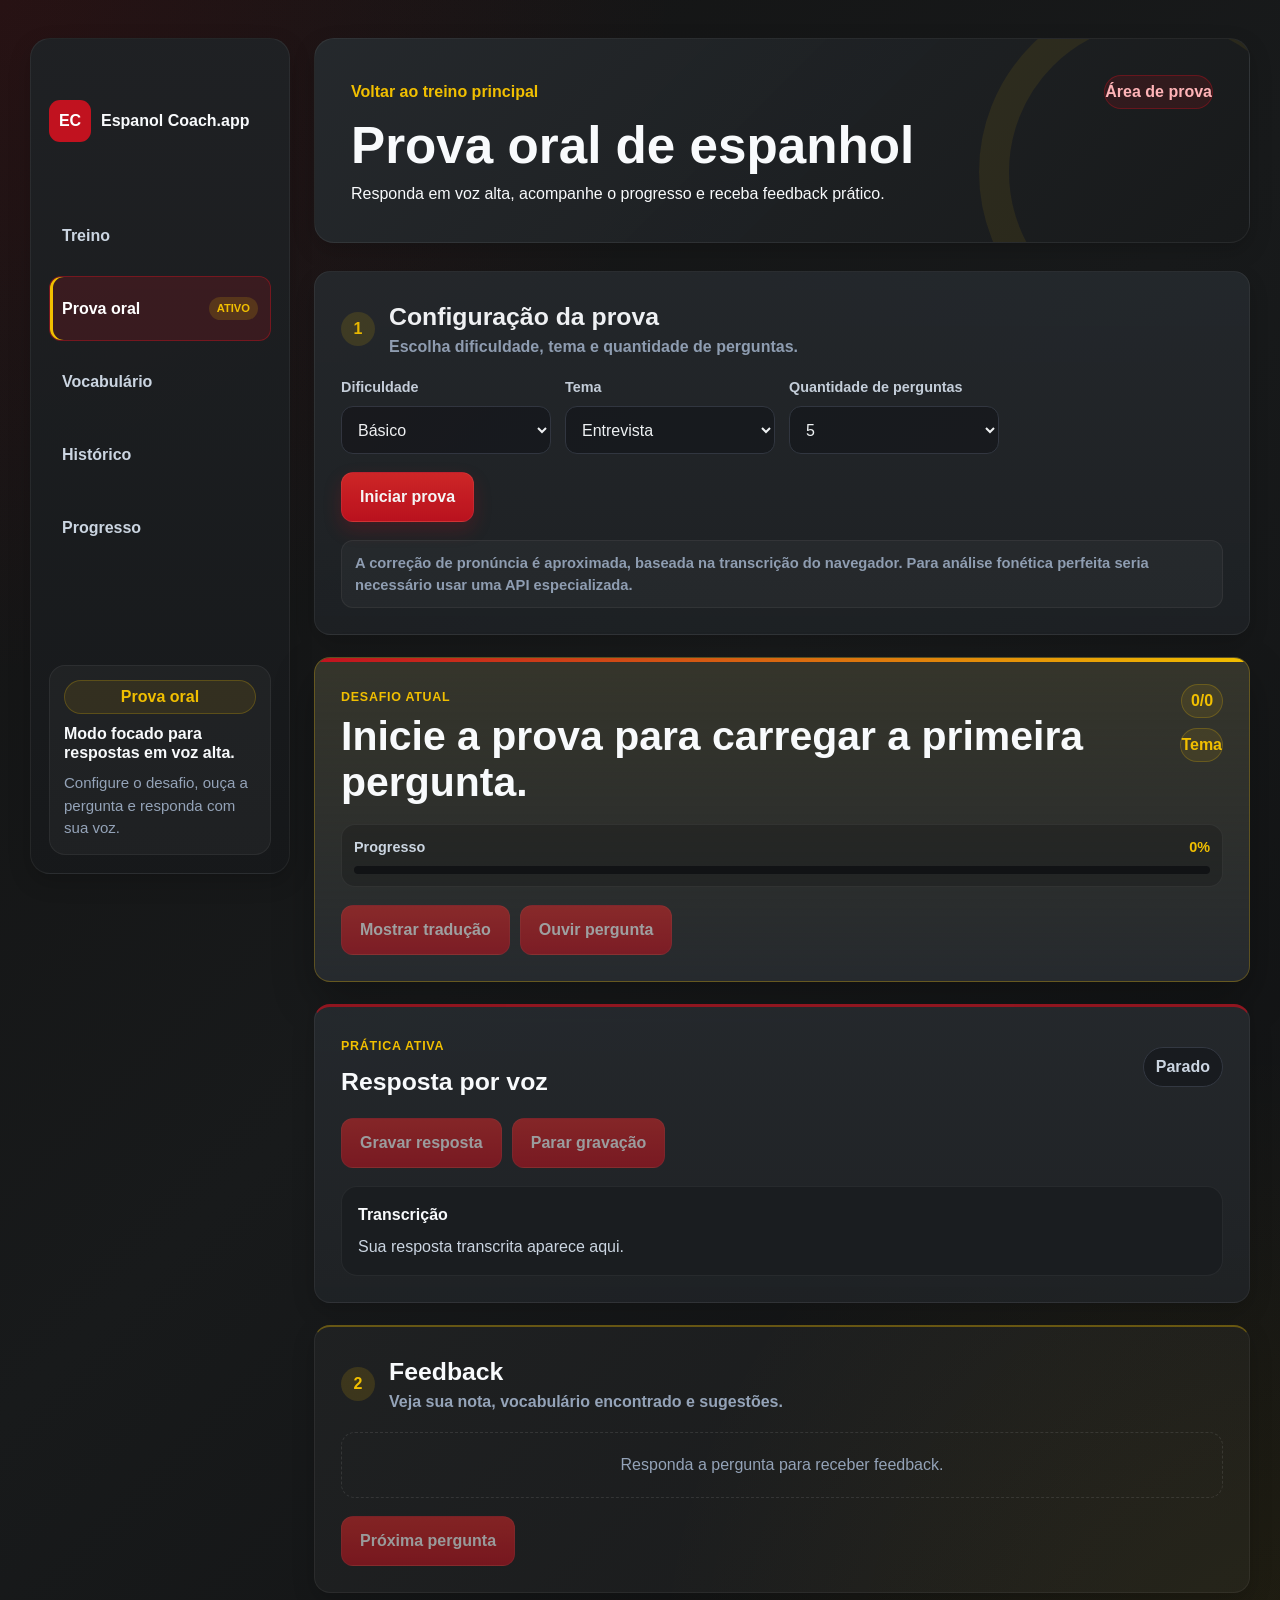
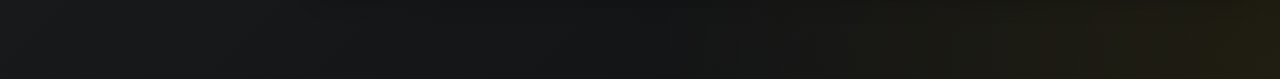
==== commit e920e96b: "Refine oral exam page structure" ====
--- a/prova.html
+++ b/prova.html
@@ -8,7 +8,7 @@
   <link rel="stylesheet" href="css/prova.css">
 </head>
 <body>
-  <main class="page oral-page">
+  <main class="page oral-page app-shell">
     <aside class="coach-sidebar" aria-label="Navega&ccedil;&atilde;o do treino">
       <a class="brand-lockup" href="index.html" aria-label="Espanol Coach.app">
         <span class="brand-mark">EC</span>
@@ -25,41 +25,32 @@
         <a href="#feedbackArea">Progresso</a>
       </nav>
       <div class="sidebar-card">
-        <span class="mode-badge">Prova oral</span>
-        <strong>Pronto para treinar sua entrevista em espanhol?</strong>
+        <span class="badge badge-topic">Prova oral</span>
+        <strong>Modo focado para respostas em voz alta.</strong>
         <p>Configure o desafio, ou&ccedil;a a pergunta e responda com sua voz.</p>
       </div>
     </aside>
 
     <div class="coach-workspace">
-      <header class="app-header">
+      <header class="app-header page-header">
         <div class="header-topline">
-          <a class="back-link" href="index.html">Voltar ao treino principal</a>
-          <span class="mode-badge exam-mode-badge">Área de prova</span>
+          <a class="back-link btn btn-ghost" href="index.html">Voltar ao treino principal</a>
+          <span class="badge badge-status exam-mode-badge">&Aacute;rea de prova</span>
         </div>
-        <h1>Espanol Coach.app</h1>
-        <p class="intro">Treine espanhol t&eacute;cnico com voz, entrevistas e feedback pr&aacute;tico.</p>
+        <h1 class="app-title">Prova oral de espanhol</h1>
+        <p class="app-subtitle">Responda em voz alta, acompanhe o progresso e receba feedback pr&aacute;tico.</p>
       </header>
 
-      <section class="challenge-banner panel" aria-label="Convite para treinar">
-        <div>
-          <span class="section-label">Desafio do dia</span>
-          <h2>Comece uma rodada de espanhol profissional.</h2>
-          <p>Uma pergunta por vez, feedback claro e progresso vis&iacute;vel at&eacute; o resultado final.</p>
-        </div>
-        <a class="button-link" href="#startExamButton">Iniciar desafio oral</a>
-      </section>
-
-      <section class="exam-config panel" aria-label="Configura&ccedil;&atilde;o da prova oral">
+      <section class="exam-config panel panel-muted" aria-label="Configura&ccedil;&atilde;o da prova oral">
         <div class="panel-title">
           <span class="step-badge">1</span>
           <div>
-            <h2>Monte seu treino</h2>
+            <h2>Configura&ccedil;&atilde;o da prova</h2>
             <p>Escolha dificuldade, tema e quantidade de perguntas.</p>
           </div>
         </div>
 
-        <div class="config-grid">
+        <div class="config-grid control-grid">
           <div>
             <label for="examDifficulty">Dificuldade</label>
             <select id="examDifficulty">
@@ -75,7 +66,7 @@
               <option value="suporte">Suporte t&eacute;cnico</option>
               <option value="desenvolvimento">Desenvolvimento web</option>
               <option value="financeiro">Sistema financeiro</option>
-              <option value="fiserv">Fintech / Fiserv</option>
+              <option value="fintech">Fintech / pagamentos</option>
               <option value="reuniao">Reuni&atilde;o</option>
               <option value="comunicacao">Comunica&ccedil;&atilde;o profissional</option>
               <option value="misturado">Misturado</option>
@@ -92,23 +83,23 @@
           </div>
         </div>
 
-        <div class="actions">
-          <button id="startExamButton" type="button">Iniciar prova</button>
+        <div class="actions actions-row">
+          <button id="startExamButton" class="btn btn-primary" type="button">Iniciar prova</button>
         </div>
 
-        <p class="notice">A corre&ccedil;&atilde;o de pron&uacute;ncia &eacute; aproximada, baseada na transcri&ccedil;&atilde;o do navegador. Para an&aacute;lise fon&eacute;tica perfeita seria necess&aacute;rio usar uma API especializada.</p>
+        <p class="notice notice-soft">A corre&ccedil;&atilde;o de pron&uacute;ncia &eacute; aproximada, baseada na transcri&ccedil;&atilde;o do navegador. Para an&aacute;lise fon&eacute;tica perfeita seria necess&aacute;rio usar uma API especializada.</p>
         <p id="supportWarning" class="message" role="status"></p>
       </section>
 
-      <section id="questionArea" class="question-area panel" aria-live="polite">
+      <section id="questionArea" class="question-area question-card panel panel-primary" aria-live="polite">
         <div class="question-header">
           <div>
             <span class="section-label">Desafio atual</span>
-            <h2 id="questionText">Inicie a prova para carregar a primeira pergunta.</h2>
+            <h2 id="questionText" class="question-title">Inicie a prova para carregar a primeira pergunta.</h2>
           </div>
           <div class="question-badges">
-            <span id="questionCounter" class="badge">0/0</span>
-            <span id="questionTheme" class="tag">Tema</span>
+            <span id="questionCounter" class="badge badge-progress">0/0</span>
+            <span id="questionTheme" class="badge badge-topic">Tema</span>
           </div>
         </div>
         <div class="exam-progress" aria-label="Progresso da prova">
@@ -121,23 +112,23 @@
           </div>
         </div>
         <div id="translationBox" class="translation-box"></div>
-        <div class="actions">
-          <button id="toggleTranslationButton" class="button-light" type="button" disabled>Mostrar tradu&ccedil;&atilde;o</button>
-          <button id="listenQuestionButton" class="button-secondary" type="button" disabled>Ouvir pergunta</button>
+        <div class="actions actions-row">
+          <button id="toggleTranslationButton" class="btn btn-secondary" type="button" disabled>Mostrar tradu&ccedil;&atilde;o</button>
+          <button id="listenQuestionButton" class="btn btn-secondary" type="button" disabled>Ouvir pergunta</button>
         </div>
       </section>
 
-      <section class="record-panel panel">
+      <section class="record-panel voice-card panel">
         <div class="record-header">
           <div>
             <span class="section-label">Pr&aacute;tica ativa</span>
             <h2>Resposta por voz</h2>
           </div>
-          <span id="recordingStatus" class="recording-status">Parado</span>
+          <span id="recordingStatus" class="recording-status badge badge-status">Parado</span>
         </div>
-        <div class="actions">
-          <button id="recordButton" class="record-button" type="button" disabled>Gravar resposta</button>
-          <button id="stopRecordButton" class="button-accent" type="button" disabled>Parar grava&ccedil;&atilde;o</button>
+        <div class="actions actions-row">
+          <button id="recordButton" class="record-button btn btn-primary" type="button" disabled>Gravar resposta</button>
+          <button id="stopRecordButton" class="btn btn-danger" type="button" disabled>Parar grava&ccedil;&atilde;o</button>
         </div>
         <div class="transcript-card">
           <h3>Transcri&ccedil;&atilde;o</h3>
@@ -145,7 +136,7 @@
         </div>
       </section>
 
-      <section id="feedbackArea" class="feedback-area panel">
+      <section id="feedbackArea" class="feedback-area feedback-card panel">
         <div class="panel-title">
           <span class="step-badge">2</span>
           <div>
@@ -153,13 +144,13 @@
             <p>Veja sua nota, vocabul&aacute;rio encontrado e sugest&otilde;es.</p>
           </div>
         </div>
-        <div id="feedbackContent" class="feedback-content empty-state">Responda uma pergunta para receber feedback.</div>
-        <div class="actions">
-          <button id="nextQuestionButton" type="button" disabled>Pr&oacute;xima pergunta</button>
+        <div id="feedbackContent" class="feedback-content empty-state">Responda a pergunta para receber feedback.</div>
+        <div class="actions actions-row">
+          <button id="nextQuestionButton" class="btn btn-secondary" type="button" disabled>Pr&oacute;xima pergunta</button>
         </div>
       </section>
 
-      <section id="resultArea" class="result-area panel">
+      <section id="resultArea" class="result-area panel panel-muted">
         <div class="panel-title">
           <span class="step-badge">3</span>
           <div>
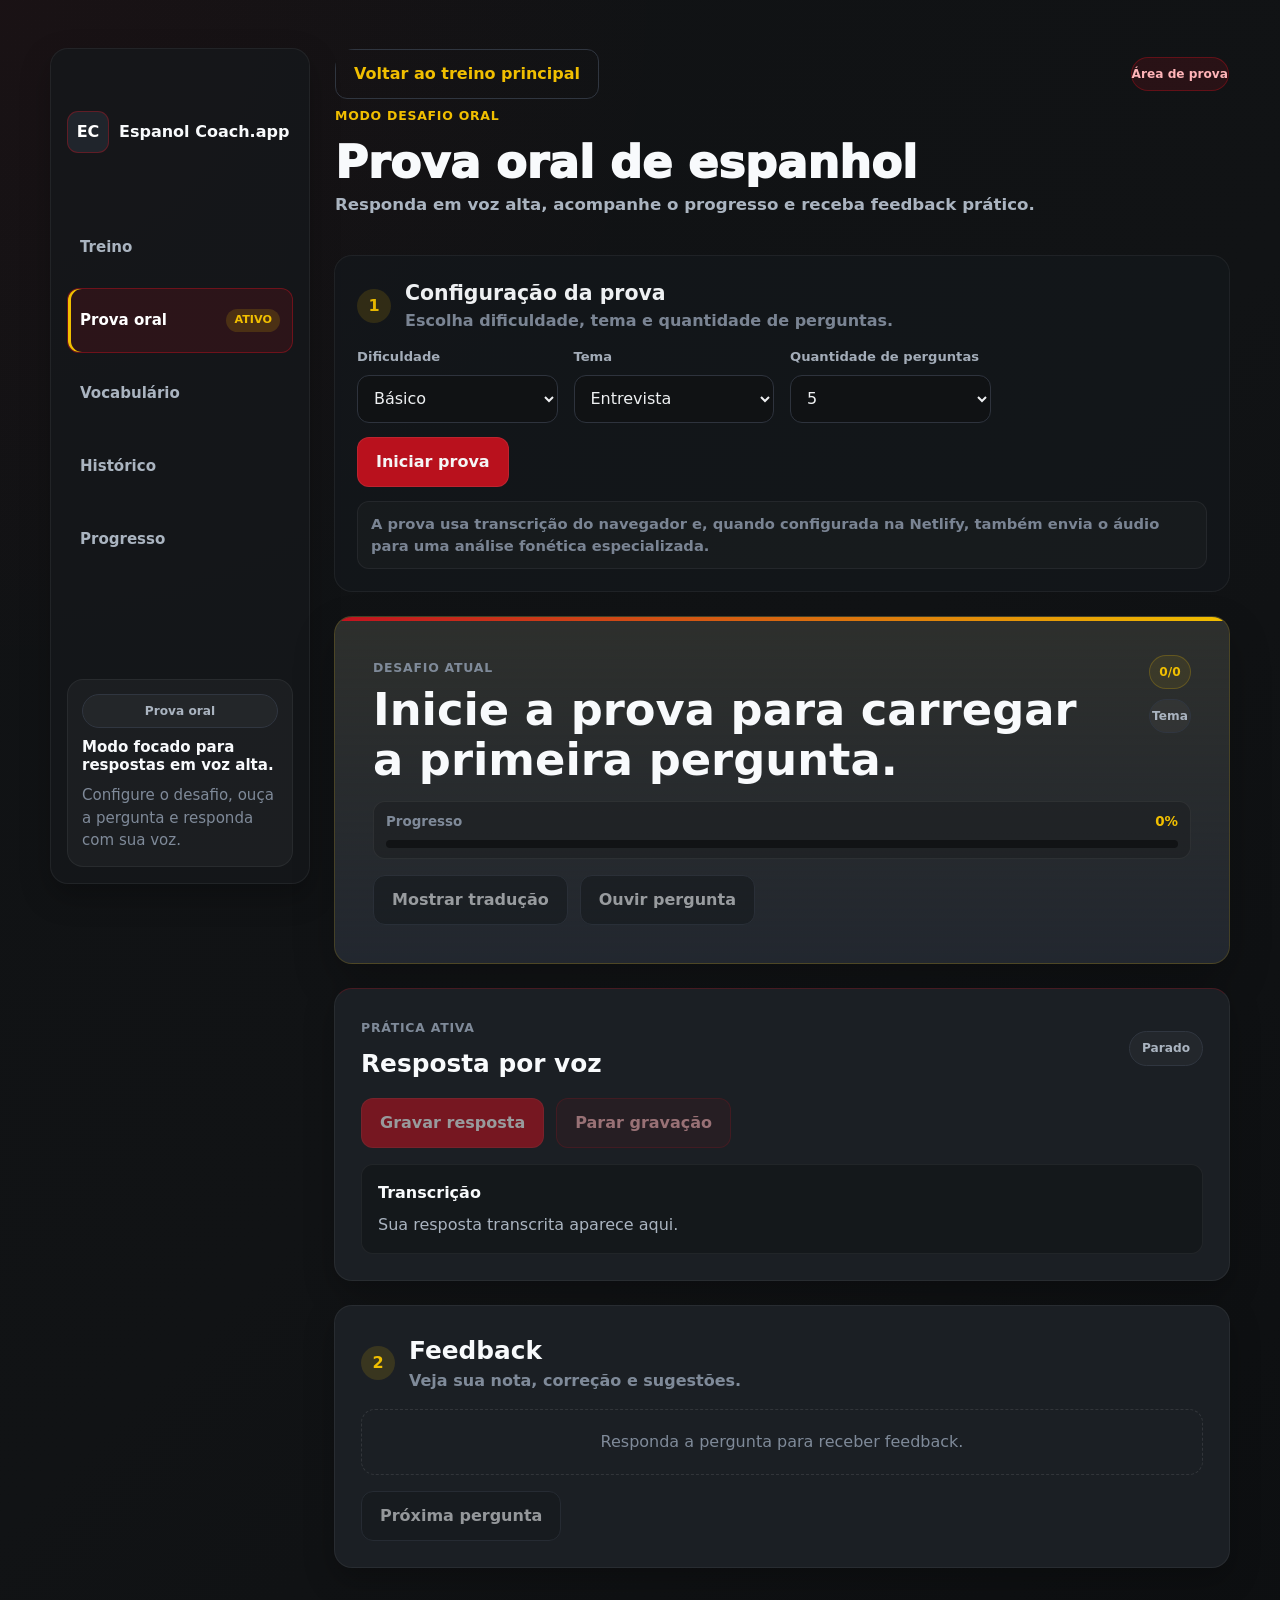
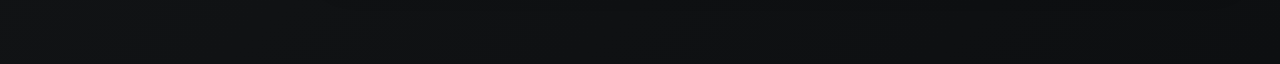
==== commit ec36fc45: "fortalecimento de elementos de marca" ====
--- a/prova.html
+++ b/prova.html
@@ -8,8 +8,8 @@
   <link rel="stylesheet" href="css/prova.css">
 </head>
 <body>
-  <main class="page oral-page app-shell">
-    <aside class="coach-sidebar" aria-label="Navega&ccedil;&atilde;o do treino">
+  <main class="page page-container oral-page app-shell">
+    <aside class="coach-sidebar side-column" aria-label="Navega&ccedil;&atilde;o do treino">
       <a class="brand-lockup" href="index.html" aria-label="Espanol Coach.app">
         <span class="brand-mark">EC</span>
         <span>Espanol Coach.app</span>
@@ -31,14 +31,15 @@
       </div>
     </aside>
 
-    <div class="coach-workspace">
+    <div class="coach-workspace main-column">
       <header class="app-header page-header">
         <div class="header-topline">
           <a class="back-link btn btn-ghost" href="index.html">Voltar ao treino principal</a>
           <span class="badge badge-status exam-mode-badge">&Aacute;rea de prova</span>
         </div>
-        <h1 class="app-title">Prova oral de espanhol</h1>
-        <p class="app-subtitle">Responda em voz alta, acompanhe o progresso e receba feedback pr&aacute;tico.</p>
+        <span class="eyebrow">Modo desafio oral</span>
+        <h1 class="app-title page-title">Prova oral de espanhol</h1>
+        <p class="app-subtitle page-subtitle">Responda em voz alta, acompanhe o progresso e receba feedback pr&aacute;tico.</p>
       </header>
 
       <section class="exam-config panel panel-muted" aria-label="Configura&ccedil;&atilde;o da prova oral">
@@ -51,19 +52,18 @@
         </div>
 
         <div class="config-grid control-grid">
-          <div>
-            <label for="examDifficulty">Dificuldade</label>
-            <select id="examDifficulty">
+          <div class="field">
+            <label class="field-label" for="examDifficulty">Dificuldade</label>
+            <select id="examDifficulty" class="select">
               <option value="basico">B&aacute;sico</option>
               <option value="intermediario">Intermedi&aacute;rio</option>
               <option value="avancado">Avan&ccedil;ado</option>
             </select>
           </div>
-          <div>
-            <label for="examTheme">Tema</label>
-            <select id="examTheme">
+          <div class="field">
+            <label class="field-label" for="examTheme">Tema</label>
+            <select id="examTheme" class="select">
               <option value="entrevista">Entrevista</option>
-              <option value="suporte">Suporte t&eacute;cnico</option>
               <option value="desenvolvimento">Desenvolvimento web</option>
               <option value="financeiro">Sistema financeiro</option>
               <option value="fintech">Fintech / pagamentos</option>
@@ -72,9 +72,9 @@
               <option value="misturado">Misturado</option>
             </select>
           </div>
-          <div>
-            <label for="examCount">Quantidade de perguntas</label>
-            <select id="examCount">
+          <div class="field">
+            <label class="field-label" for="examCount">Quantidade de perguntas</label>
+            <select id="examCount" class="select">
               <option value="5">5</option>
               <option value="10">10</option>
               <option value="15">15</option>
@@ -87,7 +87,7 @@
           <button id="startExamButton" class="btn btn-primary" type="button">Iniciar prova</button>
         </div>
 
-        <p class="notice notice-soft">A corre&ccedil;&atilde;o de pron&uacute;ncia &eacute; aproximada, baseada na transcri&ccedil;&atilde;o do navegador. Para an&aacute;lise fon&eacute;tica perfeita seria necess&aacute;rio usar uma API especializada.</p>
+        <p class="notice notice-soft">A prova usa transcri&ccedil;&atilde;o do navegador e, quando configurada na Netlify, tamb&eacute;m envia o &aacute;udio para uma an&aacute;lise fon&eacute;tica especializada.</p>
         <p id="supportWarning" class="message" role="status"></p>
       </section>
 
@@ -141,7 +141,7 @@
           <span class="step-badge">2</span>
           <div>
             <h2>Feedback</h2>
-            <p>Veja sua nota, vocabul&aacute;rio encontrado e sugest&otilde;es.</p>
+            <p>Veja sua nota, corre&ccedil;&atilde;o e sugest&otilde;es.</p>
           </div>
         </div>
         <div id="feedbackContent" class="feedback-content empty-state">Responda a pergunta para receber feedback.</div>
--- a/css/style.css
+++ b/css/style.css
@@ -1,23 +1,50 @@
 :root {
-  --bg: #121212;
-  --surface: #1f2225;
-  --surface-2: #262a2e;
-  --surface-3: #181a1b;
-  --player: #202429;
-  --text: #f8fafc;
-  --muted: #cbd5e1;
-  --muted-2: #94a3b8;
-  --primary: #c1121f;
-  --primary-dark: #8f1018;
-  --primary-hover: #d62828;
-  --accent: #f1bf00;
+  --bg-main: #101214;
+  --bg-surface: #15181c;
+  --bg-card: #1b1f24;
+  --bg-elevated: #22272f;
+  --bg-subtle: #111315;
+  --text-main: #f8fafc;
+  --text-muted: #aab4c0;
+  --text-soft: #7f8a99;
+  --red-main: #c1121f;
+  --red-hover: #e0202d;
+  --red-dark: #7f1117;
+  --yellow-main: #f1bf00;
+  --yellow-soft: #ffd43b;
+  --green-score: #7ee787;
+  --border-soft: #303640;
+  --radius-sm: 8px;
+  --radius-md: 12px;
+  --radius-lg: 18px;
+  --space-1: 4px;
+  --space-2: 8px;
+  --space-3: 12px;
+  --space-4: 16px;
+  --space-5: 24px;
+  --space-6: 32px;
+  --space-7: 48px;
+  --shadow-panel: 0 18px 42px rgba(0, 0, 0, 0.24);
+  --bg: var(--bg-main);
+  --surface: var(--bg-card);
+  --surface-2: var(--bg-elevated);
+  --surface-3: var(--bg-subtle);
+  --player: #181c21;
+  --text: var(--text-main);
+  --muted: var(--text-muted);
+  --muted-2: var(--text-soft);
+  --primary: var(--red-main);
+  --primary-dark: var(--red-dark);
+  --primary-hover: var(--red-hover);
+  --accent: var(--yellow-main);
+  --accent-bright: var(--yellow-soft);
   --accent-soft: rgba(241, 191, 0, 0.14);
-  --success: #2e7d32;
-  --border: #333842;
+  --success: var(--green-score);
+  --border: var(--border-soft);
   --border-subtle: rgba(255, 255, 255, 0.06);
-  --shadow: 0 18px 42px rgba(0, 0, 0, 0.28);
-  --shadow-soft: 0 8px 22px rgba(0, 0, 0, 0.18);
-  --radius: 16px;
+  --shadow: 0 18px 40px rgba(0, 0, 0, 0.28);
+  --shadow-soft: 0 12px 30px rgba(0, 0, 0, 0.25);
+  --radius: var(--radius-lg);
 }
 
 * {
@@ -32,18 +59,33 @@
   margin: 0;
   min-height: 100vh;
   background:
-    radial-gradient(circle at top left, rgba(193, 18, 31, 0.12), transparent 32%),
-    radial-gradient(circle at bottom right, rgba(241, 191, 0, 0.07), transparent 30%),
-    linear-gradient(135deg, #121212, #181a1b 48%, #101112);
-  color: var(--text);
-  font-family: Arial, Helvetica, sans-serif;
+    radial-gradient(circle at top left, rgba(193, 18, 31, 0.055), transparent 32%),
+    linear-gradient(135deg, var(--bg-main), var(--bg-subtle) 52%, #0d0f11);
+  color: var(--text);
+  font-family: Inter, ui-sans-serif, system-ui, -apple-system, BlinkMacSystemFont, "Segoe UI", Arial, sans-serif;
   line-height: 1.5;
 }
 
 .page {
-  width: min(1220px, calc(100% - 32px));
+  width: min(1180px, calc(100% - 32px));
   margin: 0 auto;
-  padding: 38px 0 64px;
+  padding: var(--space-7) 0 72px;
+}
+
+.page-container {
+  min-width: 0;
+}
+
+.page-grid {
+  display: grid;
+  grid-template-columns: minmax(0, 1fr) 320px;
+  gap: var(--space-5);
+  align-items: start;
+}
+
+.main-column,
+.side-column {
+  min-width: 0;
 }
 
 header {
@@ -62,7 +104,7 @@
 h1 {
   max-width: 900px;
   color: var(--text);
-  font-size: clamp(2.25rem, 4vw, 3.5rem);
+  font-size: clamp(2rem, 3.4vw, 3rem);
   line-height: 1.04;
   letter-spacing: 0;
 }
@@ -76,22 +118,70 @@
   max-width: 820px;
   color: var(--muted);
   font-size: 1.08rem;
+}
+
+.app-shell {
+  color: var(--text);
+}
+
+.page-header {
+  gap: var(--space-2);
+  margin-bottom: var(--space-6);
+}
+
+.app-title,
+.page-title {
+  color: var(--text-main);
+  font-size: clamp(2.35rem, 4vw, 3rem);
+  font-weight: 950;
+  line-height: 1.02;
+}
+
+.app-subtitle,
+.page-subtitle {
+  max-width: 760px;
+  color: var(--text-muted);
+  font-size: clamp(1rem, 1.3vw, 1.08rem);
+  font-weight: 600;
 }
 
 .panel {
   position: relative;
   overflow: hidden;
-  background: linear-gradient(180deg, rgba(38, 42, 46, 0.92), rgba(31, 34, 37, 0.96));
+  background: var(--bg-card);
   border: 1px solid var(--border-subtle);
-  border-radius: var(--radius);
+  border-radius: var(--radius-lg);
   box-shadow: var(--shadow-soft);
 }
 
+.panel-primary {
+  background: linear-gradient(180deg, var(--bg-elevated), var(--bg-card));
+  border-color: rgba(255, 255, 255, 0.08);
+}
+
+.panel-secondary {
+  background: var(--bg-card);
+  border-color: var(--border-subtle);
+}
+
+.panel-muted {
+  background: rgba(21, 24, 28, 0.76);
+  box-shadow: none;
+}
+
+.panel-highlight {
+  background:
+    linear-gradient(180deg, rgba(241, 191, 0, 0.06), rgba(34, 39, 47, 0.96)),
+    var(--bg-elevated);
+  border-color: rgba(241, 191, 0, 0.18);
+  box-shadow: var(--shadow-panel);
+}
+
 .config-panel {
   display: grid;
-  gap: 20px;
+  gap: var(--space-5);
   padding: clamp(20px, 3vw, 28px);
-  margin-bottom: 26px;
+  margin-bottom: var(--space-6);
 }
 
 .main-header {
@@ -126,36 +216,44 @@
   text-transform: uppercase;
 }
 
-.config-grid {
+.config-grid,
+.control-grid {
   display: grid;
   grid-template-columns: repeat(4, minmax(160px, 1fr));
-  gap: 14px;
+  gap: var(--space-4);
   align-items: end;
 }
 
 .voice-grid {
   display: grid;
   grid-template-columns: minmax(220px, 1fr) minmax(180px, 260px) minmax(180px, 260px);
-  gap: 14px;
+  gap: var(--space-4);
   align-items: end;
 }
 
-label {
+.field {
+  min-width: 0;
+}
+
+label,
+.field-label {
   display: block;
-  margin-bottom: 7px;
-  color: var(--muted);
-  font-size: 0.9rem;
+  margin-bottom: var(--space-2);
+  color: var(--muted);
+  font-size: 0.82rem;
   font-weight: 800;
 }
 
 select,
+.select,
 textarea,
-input[type="text"] {
+input[type="text"],
+.input {
   width: 100%;
   min-height: 48px;
   border: 1px solid var(--border);
-  border-radius: 12px;
-  background: #181b1f;
+  border-radius: var(--radius-md);
+  background: var(--bg-subtle);
   color: var(--text);
   font: inherit;
   padding: 10px 12px;
@@ -182,7 +280,11 @@
 .range-line {
   display: flex;
   align-items: center;
-  gap: 12px;
+  gap: var(--space-3);
+}
+
+.range-control {
+  min-height: 48px;
 }
 
 input[type="range"] {
@@ -202,72 +304,124 @@
 }
 
 .actions,
+.actions-row,
 .card-actions,
 .history-list {
   display: flex;
   flex-wrap: wrap;
-  gap: 10px;
-}
-
+  gap: var(--space-3);
+}
+
+.btn,
 button,
 .button-link {
   display: inline-flex;
   align-items: center;
   justify-content: center;
-  min-height: 48px;
+  min-height: 46px;
   border: 1px solid rgba(255, 255, 255, 0.07);
-  border-radius: 12px;
+  border-radius: var(--radius-md);
   color: #fff;
-  background: linear-gradient(180deg, var(--primary-hover), var(--primary));
+  background: var(--primary);
   font: inherit;
   font-weight: 900;
   padding: 12px 18px;
   cursor: pointer;
   text-decoration: none;
-  box-shadow: 0 8px 18px rgba(193, 18, 31, 0.22);
+  box-shadow: none;
   transition: transform 0.16s ease, background 0.16s ease, box-shadow 0.16s ease, border-color 0.16s ease;
 }
 
+.btn:hover,
 button:hover,
 .button-link:hover {
-  background: linear-gradient(180deg, #ef3434, var(--primary-hover));
-  box-shadow: 0 10px 22px rgba(193, 18, 31, 0.28);
+  background: var(--primary-hover);
+  box-shadow: 0 10px 22px rgba(193, 18, 31, 0.18);
   transform: translateY(-1px);
 }
 
+.btn:active,
 button:active,
 .button-link:active {
   transform: translateY(0);
   box-shadow: 0 6px 16px rgba(193, 18, 31, 0.2);
 }
 
+.btn-primary {
+  border-color: rgba(255, 255, 255, 0.08);
+  background: var(--primary);
+  color: #fff;
+}
+
 .button-secondary {
-  border-color: rgba(241, 191, 0, 0.28);
-  color: var(--accent);
+  border-color: var(--border);
+  color: var(--text);
+  background: #181c21;
+  box-shadow: none;
+}
+
+.button-secondary:hover {
+  color: var(--text);
+  background: #20252c;
+  box-shadow: none;
+}
+
+.btn-secondary {
+  border-color: var(--border);
+  color: var(--text);
+  background: var(--bg-surface);
+  box-shadow: none;
+}
+
+.btn-secondary:hover {
+  background: var(--bg-elevated);
+  box-shadow: none;
+}
+
+.btn-warning {
+  border-color: rgba(241, 191, 0, 0.32);
   background: rgba(241, 191, 0, 0.1);
-  box-shadow: none;
-}
-
-.button-secondary:hover {
-  color: #ffe47a;
+  color: var(--yellow-soft);
+  box-shadow: none;
+}
+
+.btn-warning:hover {
   background: rgba(241, 191, 0, 0.16);
+  color: var(--text-main);
   box-shadow: none;
 }
 
 .button-accent {
-  background: linear-gradient(180deg, #ef3434, var(--primary));
-}
-
-.button-tertiary {
+  background: rgba(193, 18, 31, 0.13);
+  border-color: rgba(193, 18, 31, 0.35);
+  color: #ffb4b8;
+}
+
+.button-tertiary,
+.btn-ghost {
   border-color: var(--border);
   color: var(--muted);
   background: transparent;
   box-shadow: none;
 }
 
-.button-tertiary:hover {
+.button-tertiary:hover,
+.btn-ghost:hover {
   color: var(--text);
   background: rgba(255, 255, 255, 0.05);
+  box-shadow: none;
+}
+
+.btn-danger {
+  border-color: rgba(193, 18, 31, 0.35);
+  color: #ffb4b8;
+  background: rgba(193, 18, 31, 0.12);
+  box-shadow: none;
+}
+
+.btn-danger:hover {
+  color: #fff;
+  background: rgba(193, 18, 31, 0.22);
   box-shadow: none;
 }
 
@@ -288,12 +442,24 @@
 
 .notice {
   border: 1px solid var(--border-subtle);
-  border-radius: 12px;
+  border-radius: var(--radius-md);
   background: rgba(255, 255, 255, 0.035);
   color: var(--muted-2);
   padding: 11px 13px;
   font-size: 0.92rem;
   font-weight: 700;
+}
+
+.notice-soft {
+  border-color: var(--border-subtle);
+  background: rgba(255, 255, 255, 0.025);
+  color: var(--muted-2);
+}
+
+.notice-warning {
+  border-color: rgba(241, 191, 0, 0.22);
+  background: rgba(241, 191, 0, 0.07);
+  color: var(--text-muted);
 }
 
 .message {
@@ -340,7 +506,14 @@
 .training-grid {
   display: grid;
   grid-template-columns: repeat(2, minmax(0, 1fr));
-  gap: 14px;
+  gap: var(--space-4);
+}
+
+.training-section {
+  display: grid;
+  gap: var(--space-4);
+  padding: clamp(18px, 2.6vw, 24px);
+  margin-top: var(--space-5);
 }
 
 .training-card {
@@ -366,7 +539,14 @@
   border-radius: 999px;
   background: rgba(241, 191, 0, 0.09);
   color: var(--accent);
+  font-size: 0.76rem;
   font-weight: 900;
+}
+
+.badge-level {
+  border-color: rgba(126, 231, 135, 0.22);
+  background: rgba(126, 231, 135, 0.08);
+  color: var(--green-score);
 }
 
 .tag {
@@ -551,53 +731,80 @@
   text-align: center;
 }
 
-.feature-cta {
+.oral-cta,
+.feature-cta,
+.btn-oral-cta {
   display: grid;
   grid-template-columns: auto minmax(0, 1fr);
   align-items: center;
   gap: 14px;
-  width: min(520px, 100%);
-  border: 1px solid rgba(241, 191, 0, 0.26);
-  border-radius: 16px;
+  width: min(560px, 100%);
+  border: 1px solid rgba(241, 191, 0, 0.18);
+  border-radius: var(--radius-lg);
   background:
-    linear-gradient(135deg, rgba(193, 18, 31, 0.24), rgba(241, 191, 0, 0.08)),
-    #202429;
-  color: var(--text);
-  padding: 16px;
+    linear-gradient(135deg, rgba(193, 18, 31, 0.26), rgba(241, 191, 0, 0.1)),
+    #171b20;
+  color: var(--text);
+  padding: 18px;
   text-decoration: none;
-  box-shadow: none;
+  box-shadow: 0 14px 30px rgba(0, 0, 0, 0.18);
   transition: transform 0.16s ease, border-color 0.16s ease, background 0.16s ease;
 }
 
-.feature-cta:hover {
-  border-color: rgba(241, 191, 0, 0.44);
+.badge-progress {
+  border-color: rgba(241, 191, 0, 0.22);
+  background: rgba(241, 191, 0, 0.08);
+  color: var(--accent);
+}
+
+.badge-topic {
+  border-color: var(--border);
+  background: rgba(255, 255, 255, 0.035);
+  color: var(--muted);
+}
+
+.badge-status {
+  border-color: var(--border);
+  background: rgba(255, 255, 255, 0.035);
+  color: var(--muted);
+}
+
+.oral-cta:hover,
+.feature-cta:hover,
+.btn-oral-cta:hover {
+  border-color: rgba(241, 191, 0, 0.36);
   background:
-    linear-gradient(135deg, rgba(193, 18, 31, 0.32), rgba(241, 191, 0, 0.12)),
-    #23272c;
-  transform: translateY(-1px);
-}
-
+    linear-gradient(135deg, rgba(193, 18, 31, 0.34), rgba(241, 191, 0, 0.13)),
+    #1b2026;
+  transform: translateY(-2px);
+}
+
+.oral-cta-icon,
 .feature-icon {
   display: inline-flex;
   align-items: center;
   justify-content: center;
-  width: 44px;
-  height: 44px;
+  width: 48px;
+  height: 48px;
   border-radius: 14px;
-  background: var(--primary);
+  background: linear-gradient(135deg, var(--primary), #8d1019);
   color: #fff;
   font-size: 1.3rem;
 }
 
+.oral-cta-title,
+.oral-cta-subtitle,
 .feature-cta strong,
 .feature-cta small {
   display: block;
 }
 
+.oral-cta-title,
 .feature-cta strong {
-  font-size: 1.03rem;
-}
-
+  font-size: 1.08rem;
+}
+
+.oral-cta-subtitle,
 .feature-cta small {
   margin-top: 2px;
   color: var(--muted);
@@ -606,6 +813,7 @@
 }
 
 @media (max-width: 900px) {
+  .page-grid,
   .config-grid,
   .voice-grid,
   .training-grid {
@@ -631,7 +839,9 @@
   .actions > .button-link,
   .card-actions > button,
   .history-button,
-  .feature-cta {
+  .oral-cta,
+  .feature-cta,
+  .btn-oral-cta {
     width: 100%;
   }
 
--- a/css/prova.css
+++ b/css/prova.css
@@ -1,22 +1,22 @@
 .oral-page {
   display: grid;
   grid-template-columns: 260px minmax(0, 1fr);
-  gap: 24px;
+  gap: var(--space-5);
   align-items: start;
-  max-width: 1240px;
+  max-width: 1180px;
 }
 
 .coach-sidebar {
   position: sticky;
   top: 22px;
   display: grid;
-  gap: 18px;
+  gap: 16px;
   min-height: calc(100vh - 64px);
   border: 1px solid var(--border-subtle);
-  border-radius: 20px;
-  background: linear-gradient(180deg, rgba(31, 34, 37, 0.96), rgba(23, 25, 27, 0.98));
+  border-radius: var(--radius-lg);
+  background: rgba(21, 24, 28, 0.82);
   box-shadow: var(--shadow-soft);
-  padding: 18px;
+  padding: var(--space-4);
 }
 
 .brand-lockup {
@@ -35,7 +35,8 @@
   width: 42px;
   height: 42px;
   border-radius: 11px;
-  background: var(--primary);
+  background: #20252c;
+  border: 1px solid rgba(193, 18, 31, 0.4);
   color: #fff;
 }
 
@@ -52,7 +53,8 @@
   border: 1px solid transparent;
   border-radius: 12px;
   color: var(--muted);
-  font-weight: 800;
+  font-size: 0.94rem;
+  font-weight: 750;
   padding: 11px 12px;
   text-decoration: none;
   transition: background 0.16s ease, border-color 0.16s ease, color 0.16s ease;
@@ -75,7 +77,7 @@
 
 .coach-nav a.exam-nav-link.active {
   border-color: rgba(193, 18, 31, 0.45);
-  background: rgba(193, 18, 31, 0.18);
+  background: rgba(193, 18, 31, 0.14);
   color: #fff;
   box-shadow: inset 3px 0 0 var(--accent);
 }
@@ -96,6 +98,7 @@
   border-radius: 16px;
   background: rgba(255, 255, 255, 0.035);
   padding: 14px;
+  font-size: 0.94rem;
 }
 
 .sidebar-card strong {
@@ -117,21 +120,15 @@
   overflow: hidden;
   border: 1px solid var(--border-subtle);
   border-radius: 20px;
-  background: linear-gradient(135deg, rgba(38, 42, 46, 0.94), rgba(24, 26, 27, 0.98));
-  box-shadow: var(--shadow-soft);
+  background: transparent;
+  border-color: transparent;
+  box-shadow: none;
   color: var(--text);
-  padding: clamp(22px, 4vw, 36px);
+  padding: 0 0 var(--space-1);
 }
 
 .app-header::after {
-  position: absolute;
-  right: -90px;
-  bottom: -110px;
-  width: 300px;
-  height: 300px;
-  border: 30px solid rgba(241, 191, 0, 0.08);
-  border-radius: 50%;
-  content: "";
+  content: none;
 }
 
 .app-header h1,
@@ -150,6 +147,10 @@
   font-weight: 800;
 }
 
+.app-header .app-title {
+  font-size: clamp(2.2rem, 3.5vw, 3rem);
+}
+
 .header-topline {
   display: flex;
   flex-wrap: wrap;
@@ -182,9 +183,9 @@
 }
 
 .mode-badge {
-  border: 1px solid rgba(241, 191, 0, 0.34);
-  background: rgba(241, 191, 0, 0.12);
-  color: var(--accent);
+  border: 1px solid var(--border);
+  background: rgba(255, 255, 255, 0.035);
+  color: var(--muted);
   padding: 7px 12px;
 }
 
@@ -206,52 +207,46 @@
 
 .section-label {
   margin-bottom: 7px;
-  color: var(--accent);
+  color: var(--muted-2);
   font-size: 0.78rem;
   letter-spacing: 0.06em;
   text-transform: uppercase;
 }
 
-.challenge-banner,
 .exam-config,
 .question-area,
 .record-panel,
 .feedback-area,
 .result-area {
   display: grid;
-  gap: 18px;
+  gap: var(--space-4);
   padding: clamp(18px, 3vw, 26px);
-  margin-bottom: 22px;
-}
-
-.challenge-banner {
-  grid-template-columns: minmax(0, 1fr) auto;
-  align-items: center;
-  border-color: var(--border-subtle);
-  background: rgba(255, 255, 255, 0.035);
-}
-
-.challenge-banner h2 {
-  font-size: clamp(1.1rem, 2vw, 1.45rem);
-}
-
-.challenge-banner p,
+  margin-bottom: var(--space-5);
+}
+
 .panel-title p {
   color: var(--muted-2);
   font-weight: 700;
 }
 
 .exam-config {
+  gap: 14px;
   border-top: 1px solid var(--border-subtle);
   opacity: 0.96;
+  padding: clamp(16px, 2.4vw, 22px);
+}
+
+.exam-config .panel-title h2 {
+  font-size: clamp(1.05rem, 1.7vw, 1.28rem);
 }
 
 .question-area {
-  border: 1px solid rgba(241, 191, 0, 0.26);
+  border: 1px solid rgba(241, 191, 0, 0.16);
   background:
-    linear-gradient(180deg, rgba(241, 191, 0, 0.075), rgba(38, 42, 46, 0.98)),
-    var(--surface-2);
-  box-shadow: var(--shadow);
+    linear-gradient(180deg, rgba(241, 191, 0, 0.055), rgba(34, 39, 47, 0.98)),
+    var(--bg-elevated);
+  box-shadow: var(--shadow-panel);
+  padding: clamp(24px, 4vw, 38px);
 }
 
 .question-area::before {
@@ -263,12 +258,12 @@
 }
 
 .record-panel {
-  border-top: 3px solid rgba(193, 18, 31, 0.7);
+  border-top: 1px solid rgba(193, 18, 31, 0.26);
 }
 
 .feedback-area {
-  border-top: 2px solid rgba(241, 191, 0, 0.35);
-  background: rgba(255, 255, 255, 0.035);
+  border-top: 1px solid var(--border-subtle);
+  background: var(--bg-card);
 }
 
 .panel-title,
@@ -304,25 +299,26 @@
 
 .question-area h2 {
   max-width: 860px;
-  font-size: clamp(1.8rem, 3.2vw, 3rem);
+  font-size: clamp(1.9rem, 3.5vw, 3.2rem);
   line-height: 1.12;
+  letter-spacing: 0;
 }
 
 .exam-progress {
   display: grid;
   gap: 8px;
   border: 1px solid var(--border-subtle);
-  border-radius: 14px;
+  border-radius: 12px;
   background: rgba(18, 18, 18, 0.26);
-  padding: 12px;
+  padding: 10px 12px;
 }
 
 .progress-meta {
   display: flex;
   align-items: center;
   justify-content: space-between;
-  color: var(--muted);
-  font-size: 0.9rem;
+  color: var(--muted-2);
+  font-size: 0.84rem;
   font-weight: 900;
 }
 
@@ -354,7 +350,7 @@
   background: rgba(241, 191, 0, 0.075);
   color: var(--muted);
   padding: 14px 16px;
-  font-weight: 900;
+  font-weight: 700;
 }
 
 .translation-box.show {
@@ -362,13 +358,12 @@
 }
 
 .record-button {
-  background: linear-gradient(180deg, var(--primary-hover), var(--primary));
+  background: var(--primary);
 }
 
 .recording-status {
-  border: 1px solid var(--border);
-  border-radius: 999px;
-  background: #181b1f;
+  border-color: var(--border);
+  background: rgba(255, 255, 255, 0.035);
   color: var(--muted);
   font-weight: 900;
   padding: 7px 12px;
@@ -385,9 +380,9 @@
 .feedback-block,
 .score-card {
   border: 1px solid var(--border-subtle);
-  border-radius: 16px;
-  background: #1a1d20;
-  padding: 16px;
+  border-radius: var(--radius-md);
+  background: rgba(17, 19, 21, 0.58);
+  padding: var(--space-4);
   box-shadow: none;
 }
 
@@ -419,21 +414,50 @@
   gap: 14px;
 }
 
-.score-card {
-  display: grid;
-  gap: 8px;
-  border-color: rgba(46, 125, 50, 0.42);
-  background: linear-gradient(180deg, rgba(46, 125, 50, 0.18), #1a1d20);
-}
-
-.score-number {
-  color: #77d879;
-  font-size: clamp(2.4rem, 5vw, 4rem);
-  font-weight: 900;
-  line-height: 1;
-}
-
-.keyword-list {
+.variation-section {
+  grid-column: 1 / -1;
+}
+
+.pronunciation-block {
+  grid-column: 1 / -1;
+  display: grid;
+  gap: 12px;
+  border-color: rgba(241, 191, 0, 0.18);
+}
+
+.pronunciation-block.is-loading {
+  color: var(--muted);
+}
+
+.pronunciation-score-grid {
+  display: grid;
+  grid-template-columns: repeat(4, minmax(0, 1fr));
+  gap: 10px;
+}
+
+.pronunciation-metric {
+  display: grid;
+  gap: 4px;
+  border: 1px solid var(--border-subtle);
+  border-radius: 12px;
+  background: rgba(255, 255, 255, 0.035);
+  padding: 10px;
+}
+
+.pronunciation-metric small {
+  color: var(--muted-2);
+  font-size: 0.76rem;
+  font-weight: 850;
+  text-transform: uppercase;
+}
+
+.pronunciation-metric strong {
+  color: var(--accent-bright);
+  font-size: 1.2rem;
+  font-weight: 950;
+}
+
+.pronunciation-word-list {
   display: flex;
   flex-wrap: wrap;
   gap: 8px;
@@ -442,6 +466,85 @@
   list-style: none;
 }
 
+.pronunciation-word-list li {
+  display: inline-flex;
+  align-items: center;
+  gap: 8px;
+  border: 1px solid rgba(241, 191, 0, 0.18);
+  border-radius: 999px;
+  background: rgba(241, 191, 0, 0.07);
+  color: var(--text);
+  font-size: 0.86rem;
+  font-weight: 850;
+  padding: 7px 10px;
+}
+
+.pronunciation-word-list strong {
+  color: var(--accent-bright);
+  font-size: 0.78rem;
+}
+
+.score-card {
+  display: grid;
+  gap: 8px;
+  border-color: rgba(46, 125, 50, 0.22);
+  background: rgba(46, 125, 50, 0.08);
+}
+
+.dynamic-score {
+  gap: 10px;
+  border-color: color-mix(in srgb, var(--score-color) 42%, transparent);
+  background:
+    linear-gradient(135deg, color-mix(in srgb, var(--score-color) 14%, transparent), rgba(17, 19, 21, 0.68));
+}
+
+.score-label,
+.score-meta {
+  color: var(--muted);
+  font-size: 0.9rem;
+  font-weight: 750;
+}
+
+.score-value {
+  color: var(--score-color);
+  font-size: clamp(2.5rem, 6vw, 4.5rem);
+  font-weight: 950;
+  line-height: 0.95;
+}
+
+.score-bar {
+  width: 100%;
+  height: 10px;
+  overflow: hidden;
+  border-radius: 999px;
+  background: rgba(255, 255, 255, 0.08);
+}
+
+.score-bar-fill {
+  width: var(--score-percent);
+  height: 100%;
+  border-radius: inherit;
+  background: var(--score-color);
+  box-shadow: 0 0 18px color-mix(in srgb, var(--score-color) 34%, transparent);
+  transition: width 0.22s ease, background 0.22s ease;
+}
+
+.score-number {
+  color: #77d879;
+  font-size: clamp(2.4rem, 5vw, 4rem);
+  font-weight: 900;
+  line-height: 1;
+}
+
+.keyword-list {
+  display: flex;
+  flex-wrap: wrap;
+  gap: 8px;
+  padding: 0;
+  margin: 0;
+  list-style: none;
+}
+
 .keyword-list li {
   border: 1px solid rgba(46, 125, 50, 0.35);
   border-radius: 999px;
@@ -455,6 +558,141 @@
   border-color: rgba(193, 18, 31, 0.4);
   background: rgba(193, 18, 31, 0.14);
   color: #ffb4b8;
+}
+
+.variation-list {
+  display: grid;
+  gap: 12px;
+  margin: 0;
+  color: var(--text);
+}
+
+.variation-card {
+  display: grid;
+  gap: 10px;
+  border: 1px solid var(--border-subtle);
+  border-radius: 14px;
+  background: rgba(255, 255, 255, 0.035);
+  padding: 13px;
+  transition: border-color 0.18s ease, background 0.18s ease, transform 0.18s ease;
+}
+
+.variation-card.is-playing {
+  border-color: rgba(241, 191, 0, 0.52);
+  background: rgba(241, 191, 0, 0.08);
+  transform: translateY(-1px);
+}
+
+.variation-header,
+.variation-audio-row {
+  display: flex;
+  align-items: center;
+  gap: 10px;
+}
+
+.variation-header {
+  justify-content: space-between;
+}
+
+.variation-type,
+.variation-level {
+  font-size: 0.76rem;
+  font-weight: 900;
+}
+
+.variation-type {
+  color: var(--accent-bright);
+  text-transform: uppercase;
+}
+
+.variation-level {
+  border: 1px solid var(--border-subtle);
+  border-radius: 999px;
+  color: var(--muted);
+  padding: 4px 8px;
+}
+
+.variation-text {
+  color: var(--text);
+  font-size: 1rem;
+  font-weight: 850;
+  line-height: 1.45;
+}
+
+.variation-explanation {
+  color: var(--muted);
+  font-size: 0.9rem;
+}
+
+.variation-play-btn {
+  display: inline-grid;
+  place-items: center;
+  width: 36px;
+  height: 36px;
+  flex: 0 0 auto;
+  border: 1px solid rgba(241, 191, 0, 0.35);
+  border-radius: 999px;
+  background: rgba(241, 191, 0, 0.1);
+  color: var(--accent-bright);
+  cursor: pointer;
+  font-weight: 950;
+  transition: transform 0.16s ease, background 0.16s ease, border-color 0.16s ease;
+}
+
+.variation-play-btn:hover {
+  transform: translateY(-1px);
+  border-color: rgba(241, 191, 0, 0.6);
+  background: rgba(241, 191, 0, 0.16);
+}
+
+.variation-play-btn.is-playing {
+  color: #101214;
+  background: var(--accent);
+}
+
+.variation-waveform {
+  display: flex;
+  align-items: center;
+  gap: 3px;
+  min-width: 0;
+  flex: 1;
+  height: 34px;
+  overflow: hidden;
+}
+
+.wave-bar {
+  width: 4px;
+  height: calc(8px + (var(--bar-index) % 5) * 4px);
+  border-radius: 999px;
+  background: rgba(241, 191, 0, 0.34);
+  transform-origin: center;
+}
+
+.variation-card.is-playing .wave-bar {
+  animation: wavePulse var(--variation-duration, 3s) ease-in-out infinite;
+  animation-delay: calc(var(--bar-index) * 45ms);
+  background: var(--accent-bright);
+}
+
+.variation-duration {
+  color: var(--muted);
+  font-size: 0.82rem;
+  font-weight: 800;
+  min-width: 34px;
+  text-align: right;
+}
+
+@keyframes wavePulse {
+  0%,
+  100% {
+    transform: scaleY(0.55);
+    opacity: 0.55;
+  }
+
+  45% {
+    transform: scaleY(1.2);
+    opacity: 1;
+  }
 }
 
 .result-area {
@@ -512,4 +750,8 @@
   .feedback-grid {
     grid-template-columns: 1fr;
   }
-}
+
+  .pronunciation-score-grid {
+    grid-template-columns: repeat(2, minmax(0, 1fr));
+  }
+}
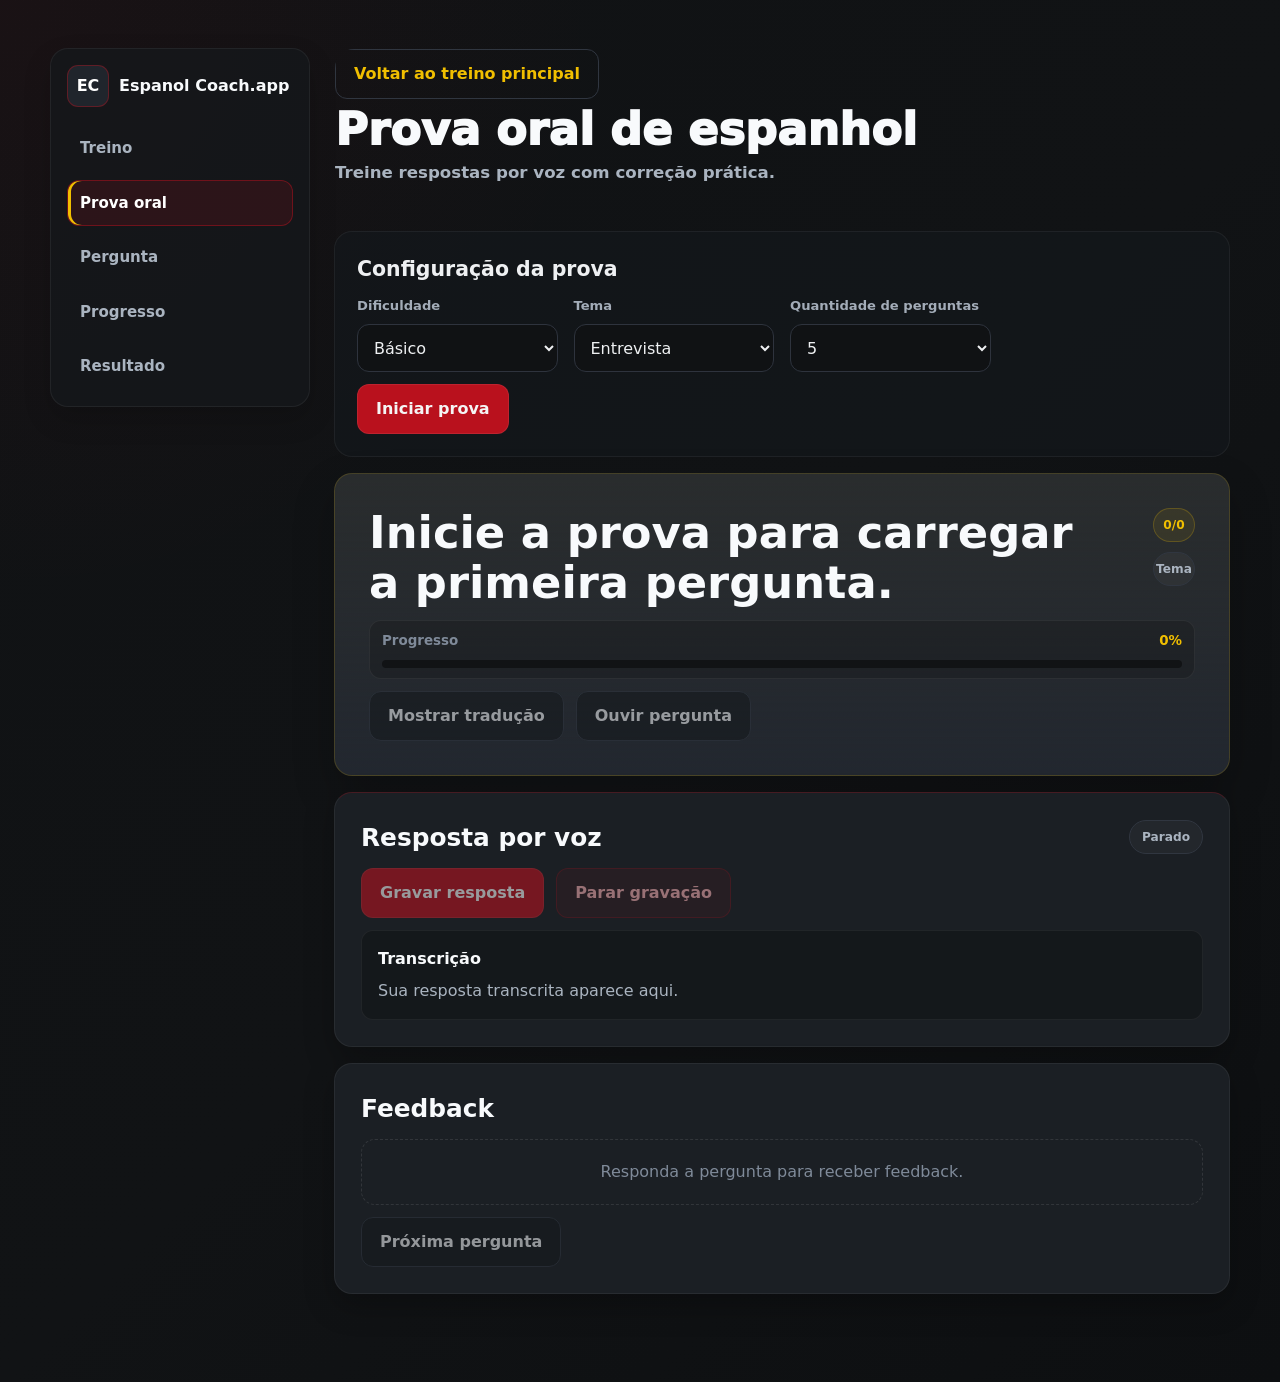
==== commit a01af501: "remocao de spam visual" ====
--- a/prova.html
+++ b/prova.html
@@ -16,38 +16,26 @@
       </a>
       <nav class="coach-nav">
         <a href="index.html">Treino</a>
-        <a class="active exam-nav-link" href="prova.html">
-          <span>Prova oral</span>
-          <small>ativo</small>
-        </a>
-        <a href="#questionArea">Vocabul&aacute;rio</a>
-        <a href="#resultArea">Hist&oacute;rico</a>
+        <a class="active exam-nav-link" href="prova.html">Prova oral</a>
+        <a href="#questionArea">Pergunta</a>
         <a href="#feedbackArea">Progresso</a>
+        <a href="#resultArea">Resultado</a>
       </nav>
-      <div class="sidebar-card">
-        <span class="badge badge-topic">Prova oral</span>
-        <strong>Modo focado para respostas em voz alta.</strong>
-        <p>Configure o desafio, ou&ccedil;a a pergunta e responda com sua voz.</p>
-      </div>
     </aside>
 
     <div class="coach-workspace main-column">
       <header class="app-header page-header">
         <div class="header-topline">
           <a class="back-link btn btn-ghost" href="index.html">Voltar ao treino principal</a>
-          <span class="badge badge-status exam-mode-badge">&Aacute;rea de prova</span>
         </div>
-        <span class="eyebrow">Modo desafio oral</span>
         <h1 class="app-title page-title">Prova oral de espanhol</h1>
-        <p class="app-subtitle page-subtitle">Responda em voz alta, acompanhe o progresso e receba feedback pr&aacute;tico.</p>
+        <p class="app-subtitle page-subtitle">Treine respostas por voz com corre&ccedil;&atilde;o pr&aacute;tica.</p>
       </header>
 
       <section class="exam-config panel panel-muted" aria-label="Configura&ccedil;&atilde;o da prova oral">
         <div class="panel-title">
-          <span class="step-badge">1</span>
           <div>
             <h2>Configura&ccedil;&atilde;o da prova</h2>
-            <p>Escolha dificuldade, tema e quantidade de perguntas.</p>
           </div>
         </div>
 
@@ -87,14 +75,12 @@
           <button id="startExamButton" class="btn btn-primary" type="button">Iniciar prova</button>
         </div>
 
-        <p class="notice notice-soft">A prova usa transcri&ccedil;&atilde;o do navegador e, quando configurada na Netlify, tamb&eacute;m envia o &aacute;udio para uma an&aacute;lise fon&eacute;tica especializada.</p>
         <p id="supportWarning" class="message" role="status"></p>
       </section>
 
       <section id="questionArea" class="question-area question-card panel panel-primary" aria-live="polite">
         <div class="question-header">
           <div>
-            <span class="section-label">Desafio atual</span>
             <h2 id="questionText" class="question-title">Inicie a prova para carregar a primeira pergunta.</h2>
           </div>
           <div class="question-badges">
@@ -121,7 +107,6 @@
       <section class="record-panel voice-card panel">
         <div class="record-header">
           <div>
-            <span class="section-label">Pr&aacute;tica ativa</span>
             <h2>Resposta por voz</h2>
           </div>
           <span id="recordingStatus" class="recording-status badge badge-status">Parado</span>
@@ -138,10 +123,8 @@
 
       <section id="feedbackArea" class="feedback-area feedback-card panel">
         <div class="panel-title">
-          <span class="step-badge">2</span>
           <div>
             <h2>Feedback</h2>
-            <p>Veja sua nota, corre&ccedil;&atilde;o e sugest&otilde;es.</p>
           </div>
         </div>
         <div id="feedbackContent" class="feedback-content empty-state">Responda a pergunta para receber feedback.</div>
@@ -152,10 +135,8 @@
 
       <section id="resultArea" class="result-area panel panel-muted">
         <div class="panel-title">
-          <span class="step-badge">3</span>
           <div>
             <h2>Resultado final</h2>
-            <p>Resumo da sua sess&atilde;o de treino.</p>
           </div>
         </div>
         <div id="resultContent" class="empty-state">O resultado aparece ao terminar a prova.</div>
--- a/css/prova.css
+++ b/css/prova.css
@@ -10,12 +10,12 @@
   position: sticky;
   top: 22px;
   display: grid;
-  gap: 16px;
-  min-height: calc(100vh - 64px);
+  gap: 18px;
+  align-content: start;
   border: 1px solid var(--border-subtle);
   border-radius: var(--radius-lg);
   background: rgba(21, 24, 28, 0.82);
-  box-shadow: var(--shadow-soft);
+  box-shadow: 0 12px 28px rgba(0, 0, 0, 0.16);
   padding: var(--space-4);
 }
 
@@ -48,7 +48,7 @@
 .coach-nav a {
   display: flex;
   align-items: center;
-  justify-content: space-between;
+  justify-content: flex-start;
   gap: 10px;
   border: 1px solid transparent;
   border-radius: 12px;
@@ -67,48 +67,11 @@
   color: var(--accent);
 }
 
-.coach-nav a small {
-  color: inherit;
-  font-size: 0.7rem;
-  font-weight: 900;
-  opacity: 0.78;
-  text-transform: uppercase;
-}
-
 .coach-nav a.exam-nav-link.active {
   border-color: rgba(193, 18, 31, 0.45);
   background: rgba(193, 18, 31, 0.14);
   color: #fff;
   box-shadow: inset 3px 0 0 var(--accent);
-}
-
-.coach-nav a.exam-nav-link.active small {
-  border-radius: 999px;
-  background: rgba(241, 191, 0, 0.16);
-  color: var(--accent);
-  opacity: 1;
-  padding: 3px 8px;
-}
-
-.sidebar-card {
-  align-self: end;
-  display: grid;
-  gap: 10px;
-  border: 1px solid var(--border-subtle);
-  border-radius: 16px;
-  background: rgba(255, 255, 255, 0.035);
-  padding: 14px;
-  font-size: 0.94rem;
-}
-
-.sidebar-card strong {
-  color: var(--text);
-  line-height: 1.2;
-}
-
-.sidebar-card p {
-  color: var(--muted-2);
-  font-size: 0.94rem;
 }
 
 .coach-workspace {
@@ -124,7 +87,7 @@
   border-color: transparent;
   box-shadow: none;
   color: var(--text);
-  padding: 0 0 var(--space-1);
+  padding: 0 0 var(--space-3);
 }
 
 .app-header::after {
@@ -172,7 +135,6 @@
 }
 
 .mode-badge,
-.step-badge,
 .section-label {
   display: inline-flex;
   align-items: center;
@@ -187,22 +149,6 @@
   background: rgba(255, 255, 255, 0.035);
   color: var(--muted);
   padding: 7px 12px;
-}
-
-.exam-mode-badge {
-  border-color: rgba(193, 18, 31, 0.38);
-  background: rgba(193, 18, 31, 0.14);
-  color: #ffb4b8;
-  box-shadow: none;
-}
-
-.step-badge {
-  width: 34px;
-  height: 34px;
-  flex: 0 0 auto;
-  background: rgba(241, 191, 0, 0.14);
-  color: var(--accent);
-  box-shadow: none;
 }
 
 .section-label {
@@ -219,9 +165,9 @@
 .feedback-area,
 .result-area {
   display: grid;
-  gap: var(--space-4);
+  gap: var(--space-3);
   padding: clamp(18px, 3vw, 26px);
-  margin-bottom: var(--space-5);
+  margin-bottom: var(--space-4);
 }
 
 .panel-title p {
@@ -230,7 +176,7 @@
 }
 
 .exam-config {
-  gap: 14px;
+  gap: var(--space-3);
   border-top: 1px solid var(--border-subtle);
   opacity: 0.96;
   padding: clamp(16px, 2.4vw, 22px);
@@ -243,18 +189,14 @@
 .question-area {
   border: 1px solid rgba(241, 191, 0, 0.16);
   background:
-    linear-gradient(180deg, rgba(241, 191, 0, 0.055), rgba(34, 39, 47, 0.98)),
+    linear-gradient(180deg, rgba(241, 191, 0, 0.035), rgba(34, 39, 47, 0.98)),
     var(--bg-elevated);
   box-shadow: var(--shadow-panel);
-  padding: clamp(24px, 4vw, 38px);
+  padding: clamp(22px, 3.5vw, 34px);
 }
 
 .question-area::before {
-  position: absolute;
-  inset: 0 0 auto;
-  height: 4px;
-  background: linear-gradient(90deg, var(--primary), var(--accent));
-  content: "";
+  content: none;
 }
 
 .record-panel {
